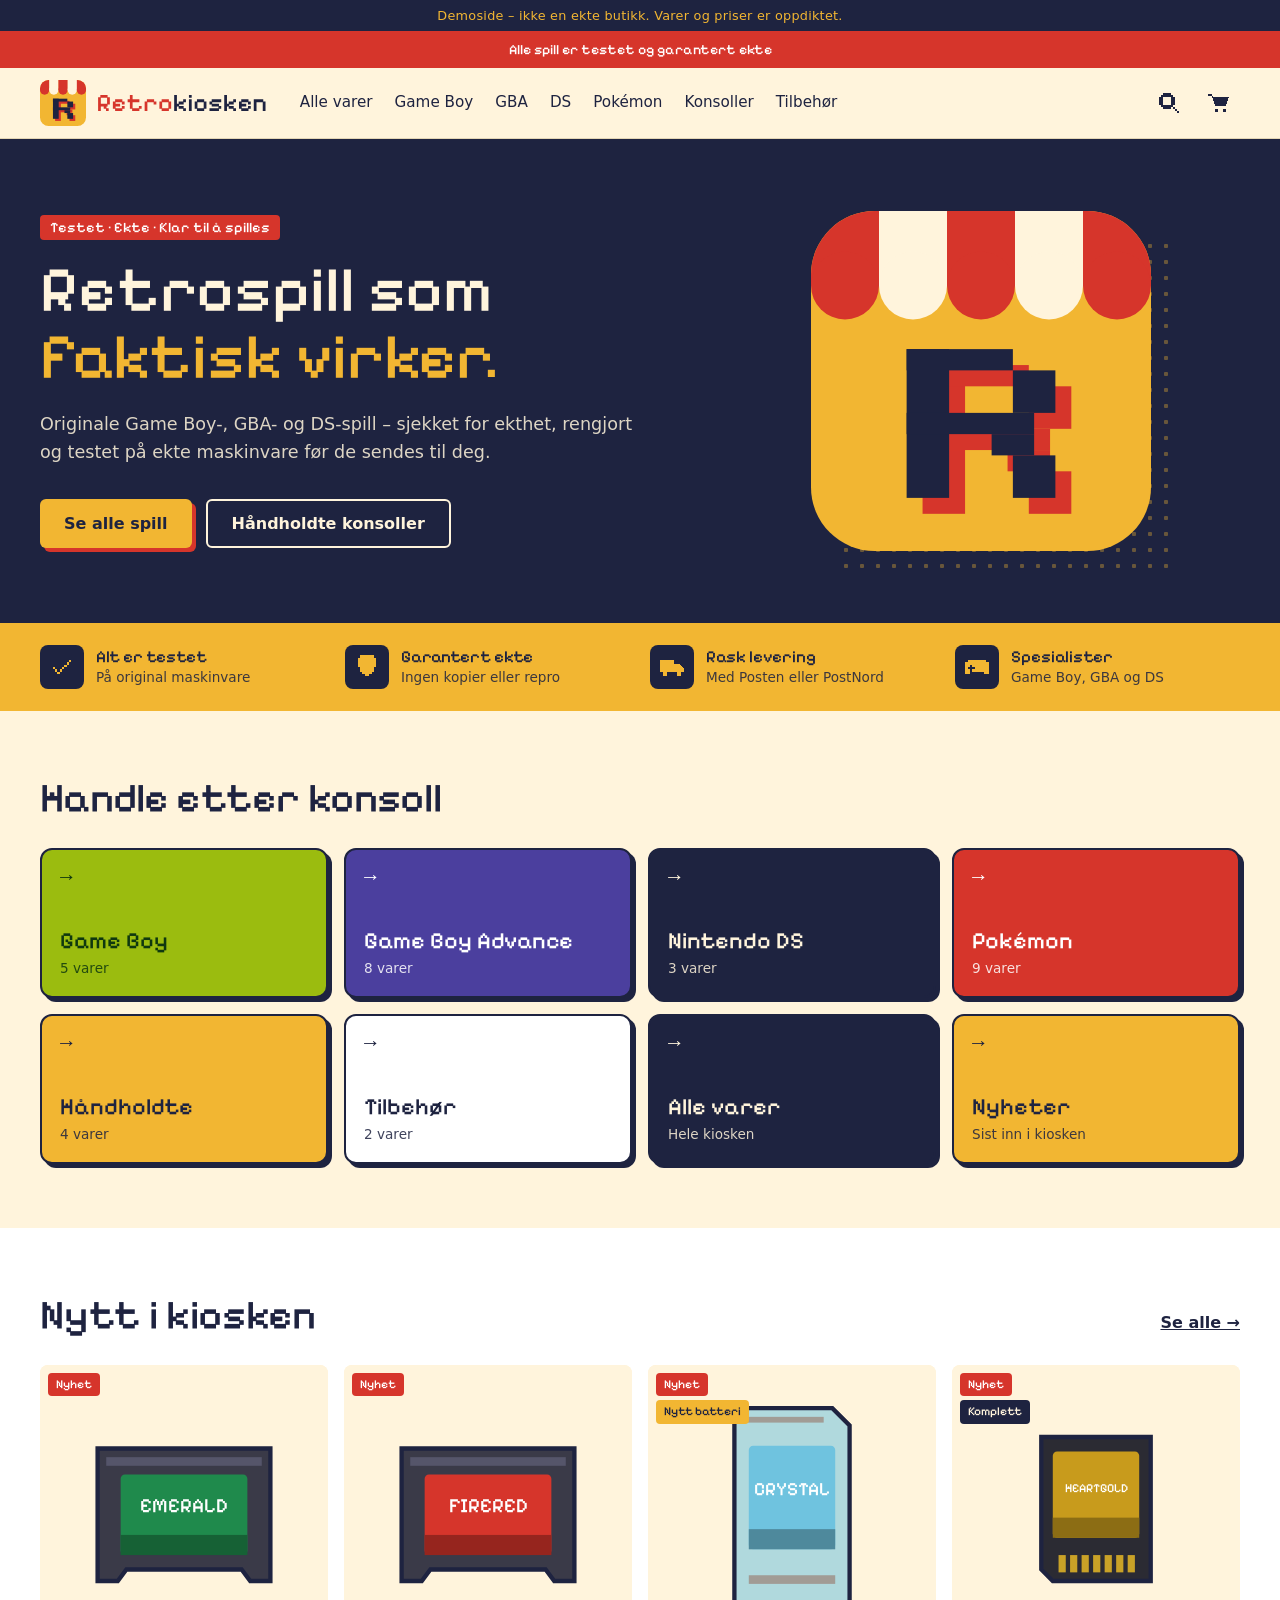
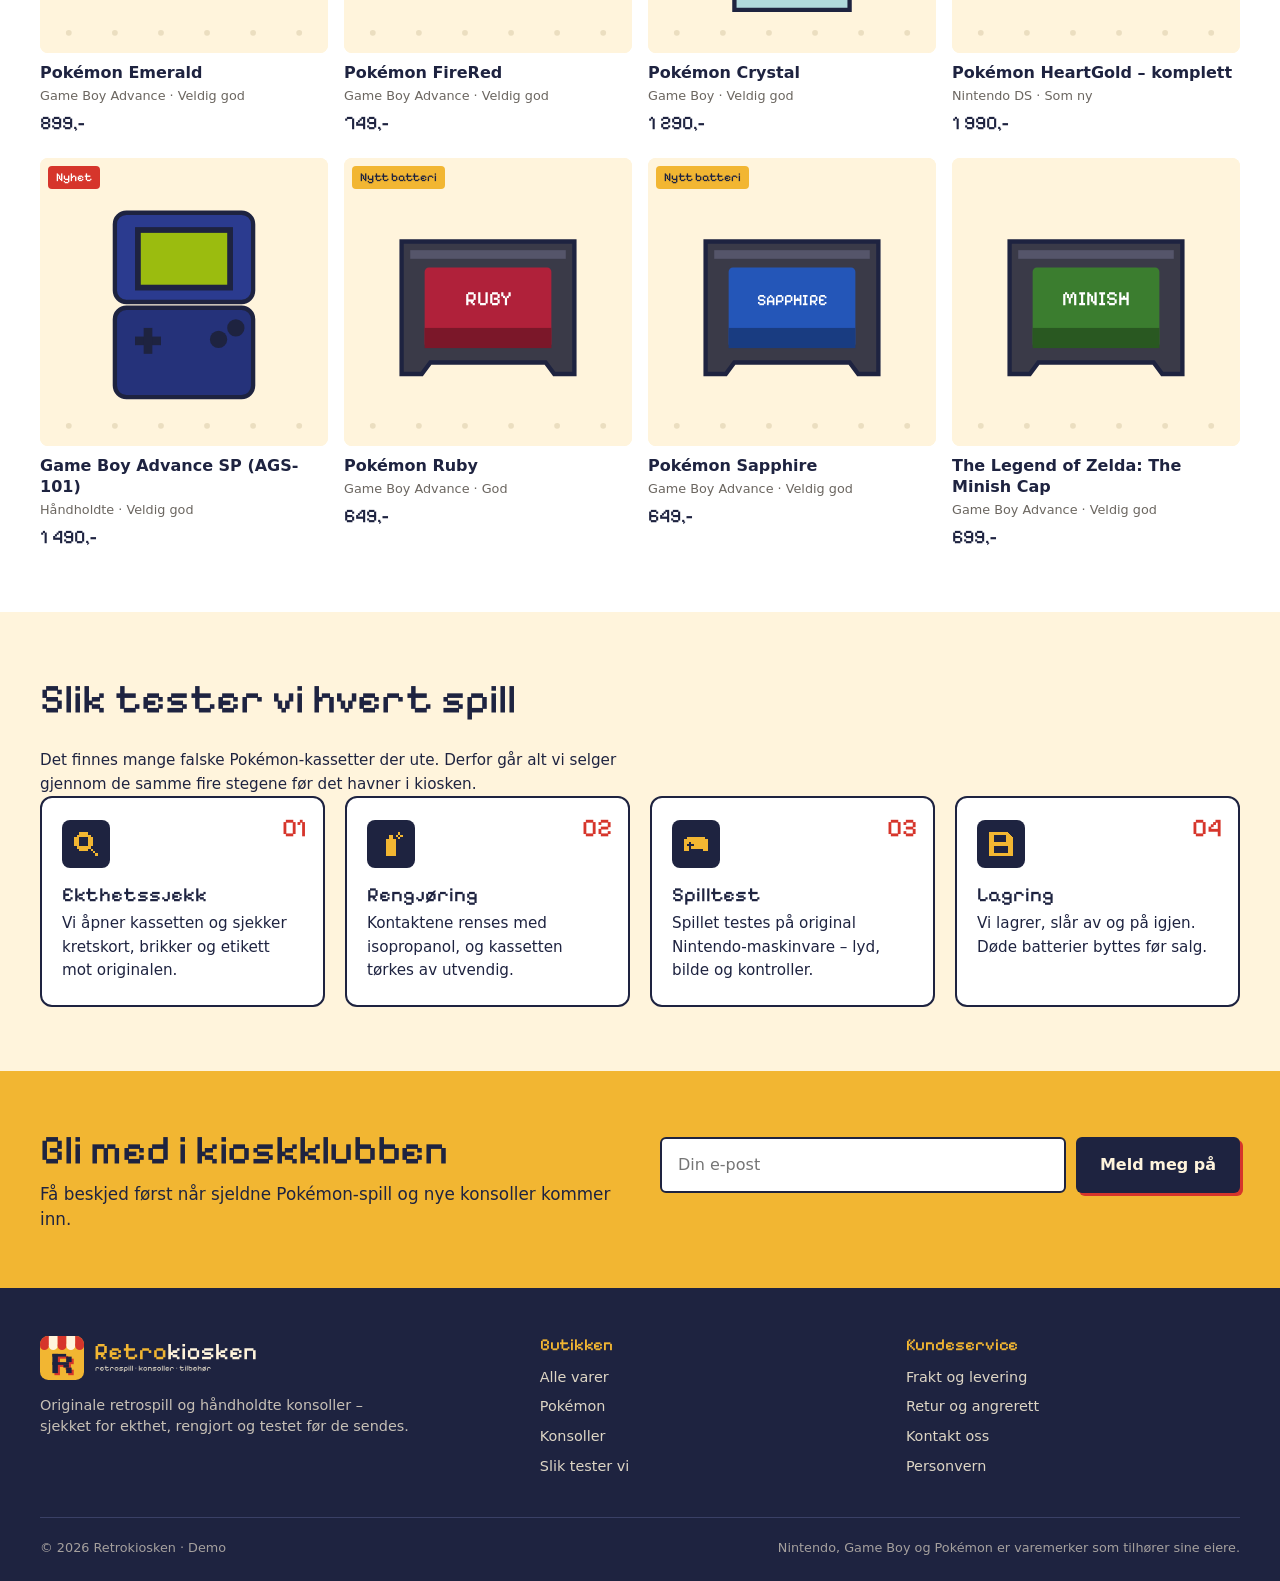
==== index.html @ 362a6d52 "Retrokiosken demoside Co-Authored-By: Claude Opus 5.5 <noreply@anthropic.com>" ====
<!doctype html>
<html lang="nb">
<head>
  <meta charset="utf-8">
  <meta name="viewport" content="width=device-width, initial-scale=1">
  <title>Retrokiosken – retrospill som faktisk virker (demo)</title>
  <meta name="description" content="Demoside for Retrokiosken – originale Game Boy-, GBA- og DS-spill, testet og garantert ekte.">
  <meta name="robots" content="noindex">
  <meta property="og:title" content="Retrokiosken (demo)">
  <meta property="og:image" content="assets/deling.png">
  <link rel="icon" type="image/png" sizes="32x32" href="assets/retrokiosken-favicon-32.png">
  <link rel="icon" type="image/svg+xml" href="assets/retrokiosken-ikon.svg">
  <link rel="apple-touch-icon" href="assets/retrokiosken-apple-touch-icon.png">
  <link rel="preload" href="assets/PixelifySans-Medium.woff2" as="font" type="font/woff2" crossorigin>
  <link rel="stylesheet" href="assets/style.css">
</head>
<body data-side="forside">
  <div id="topp"></div>

  <main>
    <section class="hero">
      <div class="wrap hero__inner">
        <div>
          <p class="hero__etikett">Testet · Ekte · Klar til å spilles</p>
          <h1>Retrospill som <span>faktisk virker.</span></h1>
          <p class="hero__tekst">Originale Game Boy-, GBA- og DS-spill – sjekket for ekthet, rengjort og testet på ekte maskinvare før de sendes til deg.</p>
          <div class="hero__knapper">
            <a class="knapp knapp--gul" href="spill.html">Se alle spill</a>
            <a class="knapp knapp--kontur" href="spill.html?k=konsoll">Håndholdte konsoller</a>
          </div>
        </div>
        <div class="hero__media">
          <div class="hero__ikon"><img src="assets/retrokiosken-ikon.svg" alt="" width="320" height="320"></div>
        </div>
      </div>
    </section>

    <section class="fordeler" aria-label="Hvorfor handle hos oss">
      <ul class="wrap">
        <li><span data-ikon="check"></span><span><strong>Alt er testet</strong><small>På original maskinvare</small></span></li>
        <li><span data-ikon="shield"></span><span><strong>Garantert ekte</strong><small>Ingen kopier eller repro</small></span></li>
        <li><span data-ikon="truck"></span><span><strong>Rask levering</strong><small>Med Posten eller PostNord</small></span></li>
        <li><span data-ikon="gamepad"></span><span><strong>Spesialister</strong><small>Game Boy, GBA og DS</small></span></li>
      </ul>
    </section>

    <section class="plattformer">
      <div class="wrap">
        <h2 class="seksjonstittel">Handle etter konsoll</h2>
        <ul class="fliser">
          <li><a class="flis flis--gronn" href="spill.html?k=gb"><span class="flis__pil" aria-hidden="true">→</span><span class="flis__navn">Game Boy</span><span class="flis__antall" data-antall="gb"></span></a></li>
          <li><a class="flis flis--lilla" href="spill.html?k=gba"><span class="flis__pil" aria-hidden="true">→</span><span class="flis__navn">Game Boy Advance</span><span class="flis__antall" data-antall="gba"></span></a></li>
          <li><a class="flis flis--bla" href="spill.html?k=ds"><span class="flis__pil" aria-hidden="true">→</span><span class="flis__navn">Nintendo DS</span><span class="flis__antall" data-antall="ds"></span></a></li>
          <li><a class="flis flis--rod" href="spill.html?k=pokemon"><span class="flis__pil" aria-hidden="true">→</span><span class="flis__navn">Pokémon</span><span class="flis__antall" data-antall="pokemon"></span></a></li>
          <li><a class="flis flis--gul" href="spill.html?k=konsoll"><span class="flis__pil" aria-hidden="true">→</span><span class="flis__navn">Håndholdte</span><span class="flis__antall" data-antall="konsoll"></span></a></li>
          <li><a class="flis flis--krem" href="spill.html?k=tilbehor"><span class="flis__pil" aria-hidden="true">→</span><span class="flis__navn">Tilbehør</span><span class="flis__antall" data-antall="tilbehor"></span></a></li>
          <li><a class="flis flis--bla" href="spill.html"><span class="flis__pil" aria-hidden="true">→</span><span class="flis__navn">Alle varer</span><span class="flis__antall">Hele kiosken</span></a></li>
          <li><a class="flis flis--gul" href="spill.html?sort=nyest"><span class="flis__pil" aria-hidden="true">→</span><span class="flis__navn">Nyheter</span><span class="flis__antall">Sist inn i kiosken</span></a></li>
        </ul>
      </div>
    </section>

    <section class="produkter">
      <div class="wrap">
        <div class="produkter__topp"><h2 class="seksjonstittel">Nytt i kiosken</h2><a href="spill.html">Se alle →</a></div>
        <ul class="grid" id="nytt"></ul>
      </div>
    </section>

    <section class="steg" id="slik-tester-vi">
      <div class="wrap">
        <h2 class="seksjonstittel">Slik tester vi hvert spill</h2>
        <p class="steg__intro">Det finnes mange falske Pokémon-kassetter der ute. Derfor går alt vi selger gjennom de samme fire stegene før det havner i kiosken.</p>
        <ol>
          <li><span class="steg__nr" aria-hidden="true">01</span><span data-ikon="search"></span><h3>Ekthetssjekk</h3><p>Vi åpner kassetten og sjekker kretskort, brikker og etikett mot originalen.</p></li>
          <li><span class="steg__nr" aria-hidden="true">02</span><span data-ikon="spray"></span><h3>Rengjøring</h3><p>Kontaktene renses med isopropanol, og kassetten tørkes av utvendig.</p></li>
          <li><span class="steg__nr" aria-hidden="true">03</span><span data-ikon="gamepad"></span><h3>Spilltest</h3><p>Spillet testes på original Nintendo-maskinvare – lyd, bilde og kontroller.</p></li>
          <li><span class="steg__nr" aria-hidden="true">04</span><span data-ikon="save"></span><h3>Lagring</h3><p>Vi lagrer, slår av og på igjen. Døde batterier byttes før salg.</p></li>
        </ol>
      </div>
    </section>

    <section class="nyhetsbrev">
      <div class="wrap nyhetsbrev__inner">
        <div>
          <h2 class="seksjonstittel">Bli med i kioskklubben</h2>
          <p>Få beskjed først når sjeldne Pokémon-spill og nye konsoller kommer inn.</p>
        </div>
        <div>
          <form id="nyhetsbrev" novalidate>
            <label class="visually-hidden" for="nb-epost">E-post</label>
            <input id="nb-epost" type="email" placeholder="Din e-post" autocomplete="email" required>
            <button class="knapp" type="submit">Meld meg på</button>
          </form>
          <p class="nyhetsbrev__svar" id="nb-svar" role="status"></p>
        </div>
      </div>
    </section>
  </main>

  <div id="bunn"></div>
  <script src="assets/app.js"></script>
  <script>document.querySelectorAll('[data-ikon]').forEach((el) => { el.outerHTML = ikon(el.dataset.ikon); });</script>
</body>
</html>
---- assets/style.css ----
@font-face {
  font-family: 'Pixelify Sans';
  src: url('PixelifySans-Medium.woff2') format('woff2');
  font-weight: 500;
  font-display: swap;
}

:root {
  --gul: #f2b632;
  --rod: #d6352b;
  --krem: #fff4dc;
  --bla: #1e2340;
  --kant: #e3d5b5;
  --gra: #6b6660;
  --pixel: 'Pixelify Sans', ui-monospace, monospace;
  --sans: Inter, 'Segoe UI', system-ui, -apple-system, sans-serif;
  --maks: 1280px;
  --marg: 40px;
}

@media (max-width: 749px) {
  :root { --marg: 16px; }
}

*, *::before, *::after { box-sizing: border-box; }

body {
  margin: 0;
  font-family: var(--sans);
  background: var(--krem);
  color: var(--bla);
  line-height: 1.5;
  -webkit-font-smoothing: antialiased;
}

img { max-width: 100%; display: block; }
a { color: inherit; }
h1, h2, h3 { font-family: var(--pixel); font-weight: 500; margin: 0; line-height: 1.1; }

.wrap { width: 100%; max-width: calc(var(--maks) + var(--marg) * 2); margin-inline: auto; padding-inline: var(--marg); }
.visually-hidden { position: absolute !important; width: 1px; height: 1px; overflow: hidden; clip: rect(0 0 0 0); white-space: nowrap; }
.seksjonstittel { font-size: clamp(1.8rem, 3.2vw, 2.6rem); margin-bottom: 28px; }

/* ---------- Knapper ---------- */
.knapp {
  display: inline-flex; align-items: center; justify-content: center; gap: 8px;
  padding: 13px 24px; border: 0; border-radius: 6px; cursor: pointer;
  background: var(--rod); color: #fff; font: 600 1rem var(--sans); text-decoration: none;
  box-shadow: 3px 3px 0 var(--bla);
  transition: transform 80ms ease, box-shadow 80ms ease, background-color 120ms ease;
}
.knapp:hover { background: #bf2c23; }
.knapp:active { transform: translate(2px, 2px); box-shadow: 1px 1px 0 var(--bla); }
.knapp:focus-visible, a:focus-visible, button:focus-visible, input:focus-visible { outline: 3px solid var(--gul); outline-offset: 2px; }
.knapp--gul { background: var(--gul); color: var(--bla); box-shadow: 4px 4px 0 var(--rod); }
.knapp--gul:hover { background: #ffc94d; }
.knapp--kontur { background: transparent; color: var(--krem); border: 2px solid var(--krem); box-shadow: none; }
.knapp--kontur:hover { background: var(--krem); color: var(--bla); }
.knapp--bred { width: 100%; }

/* ---------- Demo-varsel ---------- */
.demo {
  background: var(--bla); color: var(--gul); text-align: center;
  font-size: 0.8rem; padding: 6px 12px; letter-spacing: 0.02em;
}

/* ---------- Kunngjøring ---------- */
.kunngjoring { background: var(--rod); color: #fff; text-align: center; padding: 10px 12px; font: 500 0.875rem var(--pixel); min-height: 1.5em; }

/* ---------- Header ---------- */
.header { background: var(--krem); border-bottom: 1px solid var(--kant); position: sticky; top: 0; z-index: 20; }
.header__inner { display: flex; align-items: center; gap: 32px; padding-block: 12px; }
.header__logo img { height: 46px; width: auto; }
.header nav { display: flex; gap: 22px; flex: 1; }
.header nav a { text-decoration: none; font-weight: 500; font-size: 0.95rem; padding-block: 6px; border-bottom: 2px solid transparent; }
.header nav a:hover, .header nav a[aria-current='page'] { border-bottom-color: var(--rod); }
.header__handling { display: flex; align-items: center; gap: 8px; margin-left: auto; }
.ikonknapp { position: relative; display: grid; place-items: center; width: 42px; height: 42px; border-radius: 8px; border: 0; background: transparent; color: var(--bla); cursor: pointer; text-decoration: none; }
.ikonknapp:hover { background: rgb(30 35 64 / 0.07); }
.ikonknapp svg { width: 24px; height: 24px; }
.kurv-antall { position: absolute; top: 2px; right: 0; min-width: 20px; height: 20px; padding: 0 5px; border-radius: 10px; background: var(--rod); color: #fff; font: 500 0.75rem/20px var(--pixel); text-align: center; }
.kurv-antall[hidden] { display: none; }
.meny-knapp { display: none; }

@media (max-width: 849px) {
  .header__inner { gap: 12px; }
  .header__logo img { height: 34px; }
  .meny-knapp { display: grid; }
  .header nav { display: none; position: absolute; left: 0; right: 0; top: 100%; flex-direction: column; gap: 0; background: var(--krem); border-bottom: 1px solid var(--kant); padding: 8px var(--marg) 16px; }
  .header nav.apen { display: flex; }
  .header nav a { padding: 12px 0; border-bottom: 1px solid var(--kant); }
}

/* ---------- Hero ---------- */
.hero { background: var(--bla); color: var(--krem); overflow: hidden; }
.hero__inner { display: grid; grid-template-columns: 1.1fr 0.9fr; align-items: center; gap: 48px; padding-block: 72px; }
.hero__etikett { display: inline-block; margin: 0 0 16px; padding: 4px 10px; background: var(--rod); color: #fff; font: 500 0.9rem var(--pixel); border-radius: 4px; }
.hero h1 { font-size: clamp(2.4rem, 5vw, 4rem); line-height: 1.05; }
.hero h1 span { display: block; color: var(--gul); }
.hero__tekst { margin: 20px 0 0; max-width: 34em; font-size: 1.1rem; line-height: 1.6; color: rgb(255 244 220 / 0.85); }
.hero__knapper { display: flex; flex-wrap: wrap; gap: 14px; margin-top: 32px; }
.hero__media { display: flex; justify-content: center; }
.hero__ikon { position: relative; width: min(340px, 80%); aspect-ratio: 1; }
.hero__ikon::before { content: ''; position: absolute; inset: 8% -8% -8% 8%; background-image: radial-gradient(var(--gul) 2px, transparent 2.5px); background-size: 16px 16px; opacity: 0.35; }
.hero__ikon img { position: relative; width: 100%; height: auto; }

@media (max-width: 749px) {
  .hero__inner { grid-template-columns: 1fr; gap: 32px; padding-block: 44px; }
  .hero__media { order: -1; }
  .hero__ikon { width: 180px; }
}

/* ---------- Fordeler ---------- */
.fordeler { background: var(--gul); }
.fordeler ul { display: grid; grid-template-columns: repeat(4, minmax(0, 1fr)); gap: 20px; margin: 0 auto; padding-block: 22px; list-style: none; }
.fordeler li { display: flex; align-items: center; gap: 12px; }
.fordeler strong { display: block; font: 500 1.05rem/1.2 var(--pixel); }
.fordeler small { display: block; font-size: 0.85rem; opacity: 0.85; }
.pikselikon { flex: none; display: grid; place-items: center; width: 44px; height: 44px; border-radius: 8px; background: var(--bla); color: var(--gul); }
.pikselikon svg { width: 28px; height: 28px; }

@media (max-width: 989px) { .fordeler ul { grid-template-columns: repeat(2, minmax(0, 1fr)); } }
@media (max-width: 480px) { .fordeler ul { grid-template-columns: 1fr; gap: 14px; } }

/* ---------- Konsollfliser ---------- */
.plattformer { padding-block: 64px; }
.fliser { display: grid; grid-template-columns: repeat(4, minmax(0, 1fr)); gap: 16px; margin: 0; padding: 0; list-style: none; }
.flis {
  position: relative; display: flex; flex-direction: column; justify-content: flex-end;
  min-height: 150px; padding: 18px; border-radius: 12px; border: 2px solid var(--bla);
  box-shadow: 4px 4px 0 var(--bla); overflow: hidden; text-decoration: none;
  transition: transform 100ms ease, box-shadow 100ms ease;
}
.flis:hover { transform: translate(-2px, -2px); box-shadow: 6px 6px 0 var(--bla); }
.flis--gul { background: var(--gul); color: var(--bla); }
.flis--rod { background: var(--rod); color: #fff; }
.flis--bla { background: var(--bla); color: var(--krem); }
.flis--krem { background: #fff; color: var(--bla); }
.flis--gronn { background: #9bbc0f; color: #0f380f; }
.flis--lilla { background: #4b3f9e; color: #fff; }
.flis__navn { font: 500 1.45rem/1.1 var(--pixel); }
.flis__antall { margin-top: 4px; font-size: 0.85rem; opacity: 0.85; }
.flis__pil { position: absolute; top: 14px; left: 18px; font: 500 1.3rem var(--pixel); }
.flis__bilde { position: absolute; top: 12px; right: 12px; width: 44%; opacity: 0.95; }

@media (max-width: 989px) { .fliser { grid-template-columns: repeat(2, minmax(0, 1fr)); } }
@media (max-width: 749px) {
  .plattformer { padding-block: 44px; }
  .flis { min-height: 120px; padding: 14px; }
  .flis__navn { font-size: 1.2rem; }
}

/* ---------- Produkter ---------- */
.produkter { background: #fff; padding-block: 64px; }
.produkter__topp { display: flex; justify-content: space-between; align-items: baseline; gap: 16px; margin-bottom: 28px; }
.produkter__topp .seksjonstittel { margin: 0; }
.produkter__topp a { font-weight: 600; }
.grid { display: grid; grid-template-columns: repeat(4, minmax(0, 1fr)); gap: 24px 16px; margin: 0; padding: 0; list-style: none; }
@media (max-width: 989px) { .grid { grid-template-columns: repeat(3, minmax(0, 1fr)); } }
@media (max-width: 749px) { .grid { grid-template-columns: repeat(2, minmax(0, 1fr)); gap: 20px 12px; } .produkter { padding-block: 44px; } }

.kort { position: relative; display: flex; flex-direction: column; height: 100%; }
.kort__bilde { position: relative; display: block; aspect-ratio: 1; border-radius: 8px; background: var(--krem); overflow: hidden; }
.kort__bilde svg { width: 100%; height: 100%; transition: transform 200ms ease; }
.kort:hover .kort__bilde svg { transform: scale(1.04); }
.kort__merker { position: absolute; top: 8px; left: 8px; display: flex; flex-direction: column; gap: 4px; align-items: flex-start; }
.merke { display: inline-block; padding: 2px 8px; border-radius: 4px; font: 500 0.75rem/1.6 var(--pixel); background: var(--bla); color: var(--krem); }
.merke--rod { background: var(--rod); color: #fff; }
.merke--gul { background: var(--gul); color: var(--bla); }
.kort__info { display: flex; flex-direction: column; gap: 2px; padding-top: 10px; flex: 1; }
.kort__tittel { font-weight: 600; text-decoration: none; line-height: 1.3; }
.kort__tittel::after { content: ''; position: absolute; inset: 0 0 auto 0; aspect-ratio: 1; }
.kort__meta { font-size: 0.8rem; color: var(--gra); }
.pris { font: 500 1.2rem var(--pixel); margin-top: 4px; }
.pris--stor { font-size: 2rem; }

/* ---------- Slik tester vi ---------- */
.steg { padding-block: 64px; }
.steg__intro { max-width: 40em; margin: -12px 0 32px; font-size: 1.05rem; line-height: 1.6; }
.steg ol { display: grid; grid-template-columns: repeat(4, minmax(0, 1fr)); gap: 20px; margin: 0; padding: 0; list-style: none; }
.steg li { position: relative; padding: 22px 20px; border: 2px solid var(--bla); border-radius: 12px; background: #fff; }
.steg__nr { position: absolute; top: 14px; right: 16px; font: 500 1.6rem var(--pixel); color: var(--rod); }
.steg h3 { margin: 16px 0 6px; font-size: 1.25rem; }
.steg p { margin: 0; font-size: 0.95rem; line-height: 1.55; }
.steg .pikselikon { width: 48px; height: 48px; }
@media (max-width: 989px) { .steg ol { grid-template-columns: repeat(2, minmax(0, 1fr)); } }
@media (max-width: 560px) { .steg ol { grid-template-columns: 1fr; } .steg { padding-block: 44px; } }

/* ---------- Nyhetsbrev ---------- */
.nyhetsbrev { background: var(--gul); padding-block: 56px; }
.nyhetsbrev__inner { display: grid; grid-template-columns: 1fr 1fr; gap: 40px; align-items: center; }
.nyhetsbrev .seksjonstittel { margin-bottom: 10px; }
.nyhetsbrev p { margin: 0; font-size: 1.05rem; }
.nyhetsbrev form { display: flex; gap: 10px; }
.nyhetsbrev input { flex: 1; min-width: 0; padding: 14px 16px; border: 2px solid var(--bla); border-radius: 6px; background: #fff; color: var(--bla); font: inherit; }
.nyhetsbrev .knapp { background: var(--bla); color: var(--krem); box-shadow: 3px 3px 0 var(--rod); }
.nyhetsbrev__svar { margin-top: 10px !important; font-size: 0.9rem !important; min-height: 1.4em; }
@media (max-width: 749px) {
  .nyhetsbrev__inner { grid-template-columns: 1fr; gap: 20px; }
  .nyhetsbrev form { flex-direction: column; }
}

/* ---------- Footer ---------- */
.footer { background: var(--bla); color: var(--krem); padding-block: 48px 24px; }
.footer__grid { display: grid; grid-template-columns: 1.4fr 1fr 1fr; gap: 32px; }
.footer img { height: 44px; width: auto; }
.footer p { color: rgb(255 244 220 / 0.75); font-size: 0.9rem; max-width: 26em; }
.footer h3 { font-size: 1.05rem; color: var(--gul); margin-bottom: 12px; }
.footer ul { list-style: none; margin: 0; padding: 0; display: grid; gap: 8px; font-size: 0.9rem; }
.footer a { text-decoration: none; color: rgb(255 244 220 / 0.85); }
.footer a:hover { color: var(--gul); }
.footer__bunn { margin-top: 40px; padding-top: 20px; border-top: 1px solid #3a4066; font-size: 0.8rem; color: rgb(255 244 220 / 0.6); display: flex; justify-content: space-between; gap: 16px; flex-wrap: wrap; }
@media (max-width: 749px) { .footer__grid { grid-template-columns: 1fr; } }

/* ---------- Kolleksjonsside ---------- */
.sidetopp { background: var(--bla); color: var(--krem); padding-block: 40px; }
.sidetopp h1 { font-size: clamp(2rem, 4vw, 3rem); }
.sidetopp p { margin: 8px 0 0; color: rgb(255 244 220 / 0.8); }
.filtre { display: flex; flex-wrap: wrap; gap: 8px; margin-bottom: 24px; }
.filter { padding: 8px 14px; border-radius: 99px; border: 2px solid var(--bla); background: #fff; color: var(--bla); font: 500 0.9rem var(--sans); cursor: pointer; text-decoration: none; }
.filter[aria-pressed='true'] { background: var(--bla); color: var(--krem); }
.verktoy { display: flex; justify-content: space-between; align-items: center; gap: 12px; margin-bottom: 20px; font-size: 0.9rem; color: var(--gra); flex-wrap: wrap; }
.verktoy select { padding: 8px 10px; border: 2px solid var(--kant); border-radius: 6px; background: #fff; font: inherit; color: var(--bla); }

/* ---------- Produktside ---------- */
.brodsmuler { font-size: 0.85rem; color: var(--gra); padding-block: 16px; }
.brodsmuler a { text-decoration: none; }
.brodsmuler a:hover { text-decoration: underline; }
.produkt { display: grid; grid-template-columns: 1.1fr 0.9fr; gap: 48px; padding-bottom: 64px; }
.produkt__bilde { border-radius: 12px; background: #fff; border: 2px solid var(--bla); box-shadow: 6px 6px 0 var(--bla); overflow: hidden; aspect-ratio: 1; }
.produkt__bilde svg { width: 100%; height: 100%; }
.produkt h1 { font-size: clamp(1.8rem, 3.4vw, 2.6rem); margin: 8px 0 4px; }
.produkt__meta { color: var(--gra); }
.egenskaper { display: grid; grid-template-columns: repeat(3, minmax(0, 1fr)); gap: 8px; margin: 20px 0; }
.egenskaper div { background: #fff; border: 1px solid var(--kant); border-radius: 8px; padding: 10px 12px; }
.egenskaper dt { font-size: 0.75rem; color: var(--gra); }
.egenskaper dd { margin: 0; font-weight: 600; }
.sjekkliste { list-style: none; margin: 24px 0; padding: 18px 20px; background: #fff; border: 2px dashed var(--bla); border-radius: 10px; display: grid; gap: 8px; }
.sjekkliste h2 { font-size: 1.15rem; margin-bottom: 4px; }
.sjekkliste li { display: flex; gap: 10px; align-items: center; }
.sjekkliste li::before { content: ''; flex: none; width: 18px; height: 18px; background: var(--rod); clip-path: polygon(14% 44%, 0 60%, 40% 100%, 100% 22%, 86% 8%, 40% 70%); }
.lager { display: flex; align-items: center; gap: 8px; font-size: 0.9rem; margin: 12px 0; }
.lager::before { content: ''; width: 10px; height: 10px; border-radius: 2px; background: #2e8b57; }
.beskrivelse { line-height: 1.7; }
@media (max-width: 849px) { .produkt { grid-template-columns: 1fr; gap: 28px; } .egenskaper { grid-template-columns: repeat(2, minmax(0, 1fr)); } }

/* ---------- Toast ---------- */
.toast { position: fixed; left: 50%; bottom: 24px; transform: translate(-50%, 140%); background: var(--bla); color: var(--krem); padding: 14px 20px; border-radius: 8px; box-shadow: 4px 4px 0 var(--gul); font-size: 0.95rem; transition: transform 200ms ease; z-index: 50; max-width: calc(100% - 32px); }
.toast.vis { transform: translate(-50%, 0); }

@media (prefers-reduced-motion: reduce) {
  *, *::before, *::after { transition: none !important; }
}
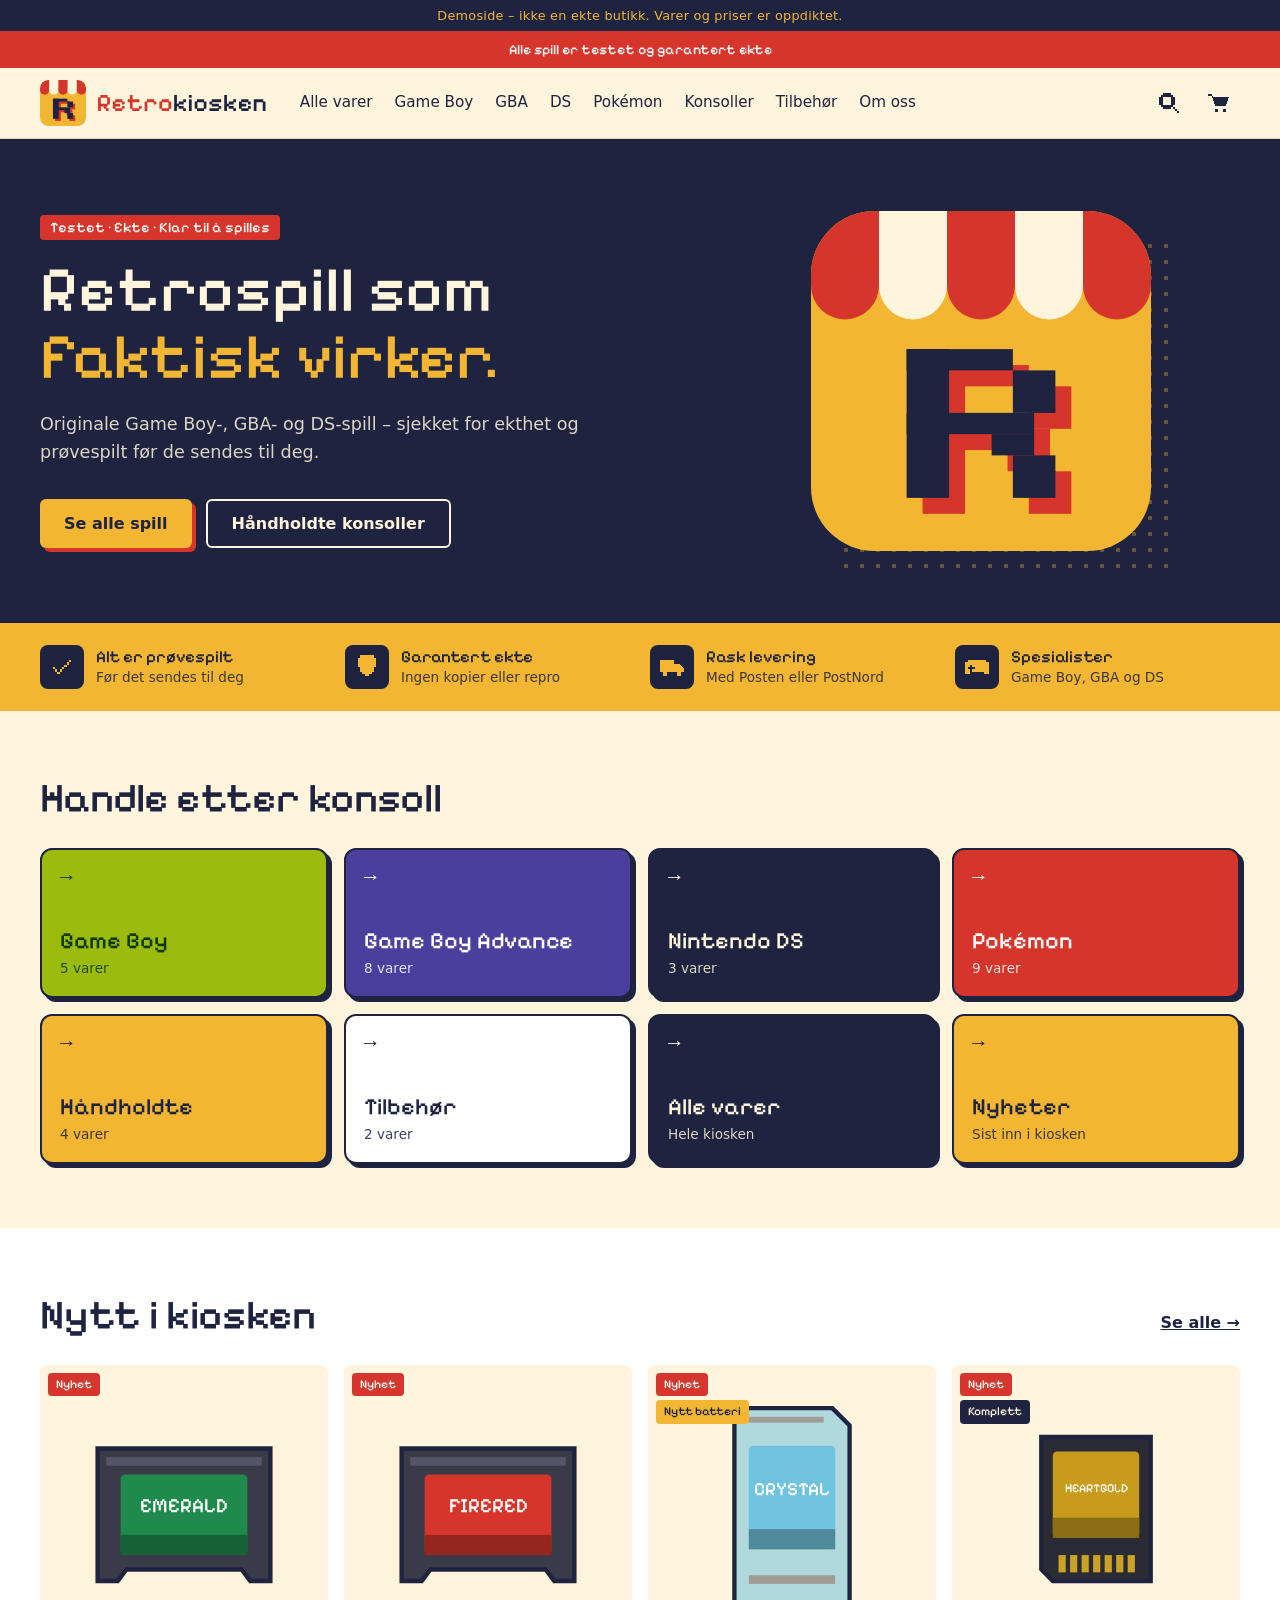
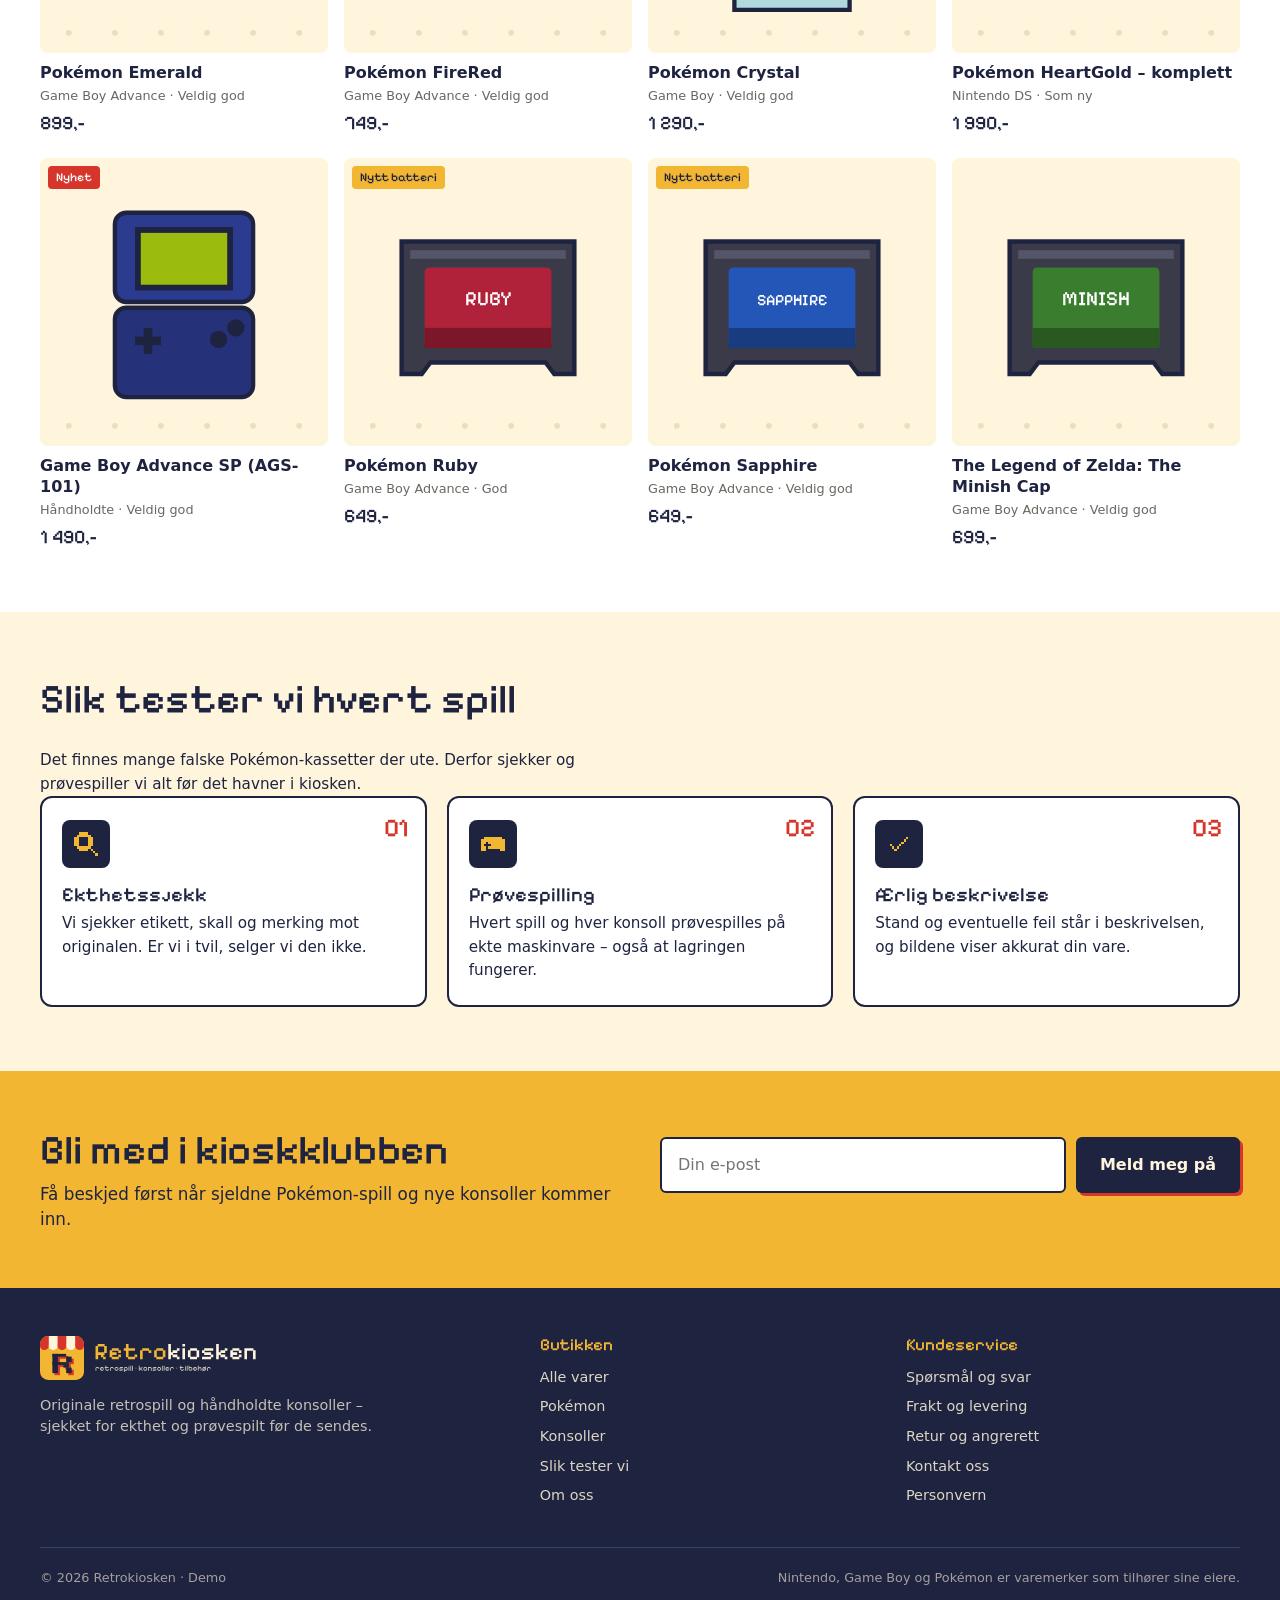
==== commit 338997bb: "Ny Om oss-tekst og enklere Slik tester vi (ekthetssjekk + prøvespilling) Co-Authored-By: Claude Opus" ====
--- a/index.html
+++ b/index.html
@@ -1,105 +1,104 @@
-<!doctype html>
-<html lang="nb">
-<head>
-  <meta charset="utf-8">
-  <meta name="viewport" content="width=device-width, initial-scale=1">
-  <title>Retrokiosken – retrospill som faktisk virker (demo)</title>
-  <meta name="description" content="Demoside for Retrokiosken – originale Game Boy-, GBA- og DS-spill, testet og garantert ekte.">
-  <meta name="robots" content="noindex">
-  <meta property="og:title" content="Retrokiosken (demo)">
-  <meta property="og:image" content="assets/deling.png">
-  <link rel="icon" type="image/png" sizes="32x32" href="assets/retrokiosken-favicon-32.png">
-  <link rel="icon" type="image/svg+xml" href="assets/retrokiosken-ikon.svg">
-  <link rel="apple-touch-icon" href="assets/retrokiosken-apple-touch-icon.png">
-  <link rel="preload" href="assets/PixelifySans-Medium.woff2" as="font" type="font/woff2" crossorigin>
-  <link rel="stylesheet" href="assets/style.css">
-</head>
-<body data-side="forside">
-  <div id="topp"></div>
-
-  <main>
-    <section class="hero">
-      <div class="wrap hero__inner">
-        <div>
-          <p class="hero__etikett">Testet · Ekte · Klar til å spilles</p>
-          <h1>Retrospill som <span>faktisk virker.</span></h1>
-          <p class="hero__tekst">Originale Game Boy-, GBA- og DS-spill – sjekket for ekthet, rengjort og testet på ekte maskinvare før de sendes til deg.</p>
-          <div class="hero__knapper">
-            <a class="knapp knapp--gul" href="spill.html">Se alle spill</a>
-            <a class="knapp knapp--kontur" href="spill.html?k=konsoll">Håndholdte konsoller</a>
-          </div>
-        </div>
-        <div class="hero__media">
-          <div class="hero__ikon"><img src="assets/retrokiosken-ikon.svg" alt="" width="320" height="320"></div>
-        </div>
-      </div>
-    </section>
-
-    <section class="fordeler" aria-label="Hvorfor handle hos oss">
-      <ul class="wrap">
-        <li><span data-ikon="check"></span><span><strong>Alt er testet</strong><small>På original maskinvare</small></span></li>
-        <li><span data-ikon="shield"></span><span><strong>Garantert ekte</strong><small>Ingen kopier eller repro</small></span></li>
-        <li><span data-ikon="truck"></span><span><strong>Rask levering</strong><small>Med Posten eller PostNord</small></span></li>
-        <li><span data-ikon="gamepad"></span><span><strong>Spesialister</strong><small>Game Boy, GBA og DS</small></span></li>
-      </ul>
-    </section>
-
-    <section class="plattformer">
-      <div class="wrap">
-        <h2 class="seksjonstittel">Handle etter konsoll</h2>
-        <ul class="fliser">
-          <li><a class="flis flis--gronn" href="spill.html?k=gb"><span class="flis__pil" aria-hidden="true">→</span><span class="flis__navn">Game Boy</span><span class="flis__antall" data-antall="gb"></span></a></li>
-          <li><a class="flis flis--lilla" href="spill.html?k=gba"><span class="flis__pil" aria-hidden="true">→</span><span class="flis__navn">Game Boy Advance</span><span class="flis__antall" data-antall="gba"></span></a></li>
-          <li><a class="flis flis--bla" href="spill.html?k=ds"><span class="flis__pil" aria-hidden="true">→</span><span class="flis__navn">Nintendo DS</span><span class="flis__antall" data-antall="ds"></span></a></li>
-          <li><a class="flis flis--rod" href="spill.html?k=pokemon"><span class="flis__pil" aria-hidden="true">→</span><span class="flis__navn">Pokémon</span><span class="flis__antall" data-antall="pokemon"></span></a></li>
-          <li><a class="flis flis--gul" href="spill.html?k=konsoll"><span class="flis__pil" aria-hidden="true">→</span><span class="flis__navn">Håndholdte</span><span class="flis__antall" data-antall="konsoll"></span></a></li>
-          <li><a class="flis flis--krem" href="spill.html?k=tilbehor"><span class="flis__pil" aria-hidden="true">→</span><span class="flis__navn">Tilbehør</span><span class="flis__antall" data-antall="tilbehor"></span></a></li>
-          <li><a class="flis flis--bla" href="spill.html"><span class="flis__pil" aria-hidden="true">→</span><span class="flis__navn">Alle varer</span><span class="flis__antall">Hele kiosken</span></a></li>
-          <li><a class="flis flis--gul" href="spill.html?sort=nyest"><span class="flis__pil" aria-hidden="true">→</span><span class="flis__navn">Nyheter</span><span class="flis__antall">Sist inn i kiosken</span></a></li>
-        </ul>
-      </div>
-    </section>
-
-    <section class="produkter">
-      <div class="wrap">
-        <div class="produkter__topp"><h2 class="seksjonstittel">Nytt i kiosken</h2><a href="spill.html">Se alle →</a></div>
-        <ul class="grid" id="nytt"></ul>
-      </div>
-    </section>
-
-    <section class="steg" id="slik-tester-vi">
-      <div class="wrap">
-        <h2 class="seksjonstittel">Slik tester vi hvert spill</h2>
-        <p class="steg__intro">Det finnes mange falske Pokémon-kassetter der ute. Derfor går alt vi selger gjennom de samme fire stegene før det havner i kiosken.</p>
-        <ol>
-          <li><span class="steg__nr" aria-hidden="true">01</span><span data-ikon="search"></span><h3>Ekthetssjekk</h3><p>Vi åpner kassetten og sjekker kretskort, brikker og etikett mot originalen.</p></li>
-          <li><span class="steg__nr" aria-hidden="true">02</span><span data-ikon="spray"></span><h3>Rengjøring</h3><p>Kontaktene renses med isopropanol, og kassetten tørkes av utvendig.</p></li>
-          <li><span class="steg__nr" aria-hidden="true">03</span><span data-ikon="gamepad"></span><h3>Spilltest</h3><p>Spillet testes på original Nintendo-maskinvare – lyd, bilde og kontroller.</p></li>
-          <li><span class="steg__nr" aria-hidden="true">04</span><span data-ikon="save"></span><h3>Lagring</h3><p>Vi lagrer, slår av og på igjen. Døde batterier byttes før salg.</p></li>
-        </ol>
-      </div>
-    </section>
-
-    <section class="nyhetsbrev">
-      <div class="wrap nyhetsbrev__inner">
-        <div>
-          <h2 class="seksjonstittel">Bli med i kioskklubben</h2>
-          <p>Få beskjed først når sjeldne Pokémon-spill og nye konsoller kommer inn.</p>
-        </div>
-        <div>
-          <form id="nyhetsbrev" novalidate>
-            <label class="visually-hidden" for="nb-epost">E-post</label>
-            <input id="nb-epost" type="email" placeholder="Din e-post" autocomplete="email" required>
-            <button class="knapp" type="submit">Meld meg på</button>
-          </form>
-          <p class="nyhetsbrev__svar" id="nb-svar" role="status"></p>
-        </div>
-      </div>
-    </section>
-  </main>
-
-  <div id="bunn"></div>
-  <script src="assets/app.js"></script>
-  <script>document.querySelectorAll('[data-ikon]').forEach((el) => { el.outerHTML = ikon(el.dataset.ikon); });</script>
-</body>
-</html>
+<!doctype html>
+<html lang="nb">
+<head>
+  <meta charset="utf-8">
+  <meta name="viewport" content="width=device-width, initial-scale=1">
+  <title>Retrokiosken – retrospill som faktisk virker (demo)</title>
+  <meta name="description" content="Demoside for Retrokiosken – originale Game Boy-, GBA- og DS-spill, testet og garantert ekte.">
+  <meta name="robots" content="noindex">
+  <meta property="og:title" content="Retrokiosken (demo)">
+  <meta property="og:image" content="assets/deling.png">
+  <link rel="icon" type="image/png" sizes="32x32" href="assets/retrokiosken-favicon-32.png">
+  <link rel="icon" type="image/svg+xml" href="assets/retrokiosken-ikon.svg">
+  <link rel="apple-touch-icon" href="assets/retrokiosken-apple-touch-icon.png">
+  <link rel="preload" href="assets/PixelifySans-Medium.woff2" as="font" type="font/woff2" crossorigin>
+  <link rel="stylesheet" href="assets/style.css">
+</head>
+<body data-side="forside">
+  <div id="topp"></div>
+
+  <main>
+    <section class="hero">
+      <div class="wrap hero__inner">
+        <div>
+          <p class="hero__etikett">Testet · Ekte · Klar til å spilles</p>
+          <h1>Retrospill som <span>faktisk virker.</span></h1>
+          <p class="hero__tekst">Originale Game Boy-, GBA- og DS-spill – sjekket for ekthet og prøvespilt før de sendes til deg.</p>
+          <div class="hero__knapper">
+            <a class="knapp knapp--gul" href="spill.html">Se alle spill</a>
+            <a class="knapp knapp--kontur" href="spill.html?k=konsoll">Håndholdte konsoller</a>
+          </div>
+        </div>
+        <div class="hero__media">
+          <div class="hero__ikon"><img src="assets/retrokiosken-ikon.svg" alt="" width="320" height="320"></div>
+        </div>
+      </div>
+    </section>
+
+    <section class="fordeler" aria-label="Hvorfor handle hos oss">
+      <ul class="wrap">
+        <li><span data-ikon="check"></span><span><strong>Alt er prøvespilt</strong><small>Før det sendes til deg</small></span></li>
+        <li><span data-ikon="shield"></span><span><strong>Garantert ekte</strong><small>Ingen kopier eller repro</small></span></li>
+        <li><span data-ikon="truck"></span><span><strong>Rask levering</strong><small>Med Posten eller PostNord</small></span></li>
+        <li><span data-ikon="gamepad"></span><span><strong>Spesialister</strong><small>Game Boy, GBA og DS</small></span></li>
+      </ul>
+    </section>
+
+    <section class="plattformer">
+      <div class="wrap">
+        <h2 class="seksjonstittel">Handle etter konsoll</h2>
+        <ul class="fliser">
+          <li><a class="flis flis--gronn" href="spill.html?k=gb"><span class="flis__pil" aria-hidden="true">→</span><span class="flis__navn">Game Boy</span><span class="flis__antall" data-antall="gb"></span></a></li>
+          <li><a class="flis flis--lilla" href="spill.html?k=gba"><span class="flis__pil" aria-hidden="true">→</span><span class="flis__navn">Game Boy Advance</span><span class="flis__antall" data-antall="gba"></span></a></li>
+          <li><a class="flis flis--bla" href="spill.html?k=ds"><span class="flis__pil" aria-hidden="true">→</span><span class="flis__navn">Nintendo DS</span><span class="flis__antall" data-antall="ds"></span></a></li>
+          <li><a class="flis flis--rod" href="spill.html?k=pokemon"><span class="flis__pil" aria-hidden="true">→</span><span class="flis__navn">Pokémon</span><span class="flis__antall" data-antall="pokemon"></span></a></li>
+          <li><a class="flis flis--gul" href="spill.html?k=konsoll"><span class="flis__pil" aria-hidden="true">→</span><span class="flis__navn">Håndholdte</span><span class="flis__antall" data-antall="konsoll"></span></a></li>
+          <li><a class="flis flis--krem" href="spill.html?k=tilbehor"><span class="flis__pil" aria-hidden="true">→</span><span class="flis__navn">Tilbehør</span><span class="flis__antall" data-antall="tilbehor"></span></a></li>
+          <li><a class="flis flis--bla" href="spill.html"><span class="flis__pil" aria-hidden="true">→</span><span class="flis__navn">Alle varer</span><span class="flis__antall">Hele kiosken</span></a></li>
+          <li><a class="flis flis--gul" href="spill.html?sort=nyest"><span class="flis__pil" aria-hidden="true">→</span><span class="flis__navn">Nyheter</span><span class="flis__antall">Sist inn i kiosken</span></a></li>
+        </ul>
+      </div>
+    </section>
+
+    <section class="produkter">
+      <div class="wrap">
+        <div class="produkter__topp"><h2 class="seksjonstittel">Nytt i kiosken</h2><a href="spill.html">Se alle →</a></div>
+        <ul class="grid" id="nytt"></ul>
+      </div>
+    </section>
+
+    <section class="steg" id="slik-tester-vi">
+      <div class="wrap">
+        <h2 class="seksjonstittel">Slik tester vi hvert spill</h2>
+        <p class="steg__intro">Det finnes mange falske Pokémon-kassetter der ute. Derfor sjekker og prøvespiller vi alt før det havner i kiosken.</p>
+        <ol>
+          <li><span class="steg__nr" aria-hidden="true">01</span><span data-ikon="search"></span><h3>Ekthetssjekk</h3><p>Vi sjekker etikett, skall og merking mot originalen. Er vi i tvil, selger vi den ikke.</p></li>
+                    <li><span class="steg__nr" aria-hidden="true">02</span><span data-ikon="gamepad"></span><h3>Prøvespilling</h3><p>Hvert spill og hver konsoll prøvespilles på ekte maskinvare – også at lagringen fungerer.</p></li>
+          <li><span class="steg__nr" aria-hidden="true">03</span><span data-ikon="check"></span><h3>Ærlig beskrivelse</h3><p>Stand og eventuelle feil står i beskrivelsen, og bildene viser akkurat din vare.</p></li>
+        </ol>
+      </div>
+    </section>
+
+    <section class="nyhetsbrev">
+      <div class="wrap nyhetsbrev__inner">
+        <div>
+          <h2 class="seksjonstittel">Bli med i kioskklubben</h2>
+          <p>Få beskjed først når sjeldne Pokémon-spill og nye konsoller kommer inn.</p>
+        </div>
+        <div>
+          <form id="nyhetsbrev" novalidate>
+            <label class="visually-hidden" for="nb-epost">E-post</label>
+            <input id="nb-epost" type="email" placeholder="Din e-post" autocomplete="email" required>
+            <button class="knapp" type="submit">Meld meg på</button>
+          </form>
+          <p class="nyhetsbrev__svar" id="nb-svar" role="status"></p>
+        </div>
+      </div>
+    </section>
+  </main>
+
+  <div id="bunn"></div>
+  <script src="assets/app.js"></script>
+  <script>document.querySelectorAll('[data-ikon]').forEach((el) => { el.outerHTML = ikon(el.dataset.ikon); });</script>
+</body>
+</html>
--- a/assets/style.css
+++ b/assets/style.css
@@ -1,253 +1,271 @@
-@font-face {
-  font-family: 'Pixelify Sans';
-  src: url('PixelifySans-Medium.woff2') format('woff2');
-  font-weight: 500;
-  font-display: swap;
-}
-
-:root {
-  --gul: #f2b632;
-  --rod: #d6352b;
-  --krem: #fff4dc;
-  --bla: #1e2340;
-  --kant: #e3d5b5;
-  --gra: #6b6660;
-  --pixel: 'Pixelify Sans', ui-monospace, monospace;
-  --sans: Inter, 'Segoe UI', system-ui, -apple-system, sans-serif;
-  --maks: 1280px;
-  --marg: 40px;
-}
-
-@media (max-width: 749px) {
-  :root { --marg: 16px; }
-}
-
-*, *::before, *::after { box-sizing: border-box; }
-
-body {
-  margin: 0;
-  font-family: var(--sans);
-  background: var(--krem);
-  color: var(--bla);
-  line-height: 1.5;
-  -webkit-font-smoothing: antialiased;
-}
-
-img { max-width: 100%; display: block; }
-a { color: inherit; }
-h1, h2, h3 { font-family: var(--pixel); font-weight: 500; margin: 0; line-height: 1.1; }
-
-.wrap { width: 100%; max-width: calc(var(--maks) + var(--marg) * 2); margin-inline: auto; padding-inline: var(--marg); }
-.visually-hidden { position: absolute !important; width: 1px; height: 1px; overflow: hidden; clip: rect(0 0 0 0); white-space: nowrap; }
-.seksjonstittel { font-size: clamp(1.8rem, 3.2vw, 2.6rem); margin-bottom: 28px; }
-
-/* ---------- Knapper ---------- */
-.knapp {
-  display: inline-flex; align-items: center; justify-content: center; gap: 8px;
-  padding: 13px 24px; border: 0; border-radius: 6px; cursor: pointer;
-  background: var(--rod); color: #fff; font: 600 1rem var(--sans); text-decoration: none;
-  box-shadow: 3px 3px 0 var(--bla);
-  transition: transform 80ms ease, box-shadow 80ms ease, background-color 120ms ease;
-}
-.knapp:hover { background: #bf2c23; }
-.knapp:active { transform: translate(2px, 2px); box-shadow: 1px 1px 0 var(--bla); }
-.knapp:focus-visible, a:focus-visible, button:focus-visible, input:focus-visible { outline: 3px solid var(--gul); outline-offset: 2px; }
-.knapp--gul { background: var(--gul); color: var(--bla); box-shadow: 4px 4px 0 var(--rod); }
-.knapp--gul:hover { background: #ffc94d; }
-.knapp--kontur { background: transparent; color: var(--krem); border: 2px solid var(--krem); box-shadow: none; }
-.knapp--kontur:hover { background: var(--krem); color: var(--bla); }
-.knapp--bred { width: 100%; }
-
-/* ---------- Demo-varsel ---------- */
-.demo {
-  background: var(--bla); color: var(--gul); text-align: center;
-  font-size: 0.8rem; padding: 6px 12px; letter-spacing: 0.02em;
-}
-
-/* ---------- Kunngjøring ---------- */
-.kunngjoring { background: var(--rod); color: #fff; text-align: center; padding: 10px 12px; font: 500 0.875rem var(--pixel); min-height: 1.5em; }
-
-/* ---------- Header ---------- */
-.header { background: var(--krem); border-bottom: 1px solid var(--kant); position: sticky; top: 0; z-index: 20; }
-.header__inner { display: flex; align-items: center; gap: 32px; padding-block: 12px; }
-.header__logo img { height: 46px; width: auto; }
-.header nav { display: flex; gap: 22px; flex: 1; }
-.header nav a { text-decoration: none; font-weight: 500; font-size: 0.95rem; padding-block: 6px; border-bottom: 2px solid transparent; }
-.header nav a:hover, .header nav a[aria-current='page'] { border-bottom-color: var(--rod); }
-.header__handling { display: flex; align-items: center; gap: 8px; margin-left: auto; }
-.ikonknapp { position: relative; display: grid; place-items: center; width: 42px; height: 42px; border-radius: 8px; border: 0; background: transparent; color: var(--bla); cursor: pointer; text-decoration: none; }
-.ikonknapp:hover { background: rgb(30 35 64 / 0.07); }
-.ikonknapp svg { width: 24px; height: 24px; }
-.kurv-antall { position: absolute; top: 2px; right: 0; min-width: 20px; height: 20px; padding: 0 5px; border-radius: 10px; background: var(--rod); color: #fff; font: 500 0.75rem/20px var(--pixel); text-align: center; }
-.kurv-antall[hidden] { display: none; }
-.meny-knapp { display: none; }
-
-@media (max-width: 849px) {
-  .header__inner { gap: 12px; }
-  .header__logo img { height: 34px; }
-  .meny-knapp { display: grid; }
-  .header nav { display: none; position: absolute; left: 0; right: 0; top: 100%; flex-direction: column; gap: 0; background: var(--krem); border-bottom: 1px solid var(--kant); padding: 8px var(--marg) 16px; }
-  .header nav.apen { display: flex; }
-  .header nav a { padding: 12px 0; border-bottom: 1px solid var(--kant); }
-}
-
-/* ---------- Hero ---------- */
-.hero { background: var(--bla); color: var(--krem); overflow: hidden; }
-.hero__inner { display: grid; grid-template-columns: 1.1fr 0.9fr; align-items: center; gap: 48px; padding-block: 72px; }
-.hero__etikett { display: inline-block; margin: 0 0 16px; padding: 4px 10px; background: var(--rod); color: #fff; font: 500 0.9rem var(--pixel); border-radius: 4px; }
-.hero h1 { font-size: clamp(2.4rem, 5vw, 4rem); line-height: 1.05; }
-.hero h1 span { display: block; color: var(--gul); }
-.hero__tekst { margin: 20px 0 0; max-width: 34em; font-size: 1.1rem; line-height: 1.6; color: rgb(255 244 220 / 0.85); }
-.hero__knapper { display: flex; flex-wrap: wrap; gap: 14px; margin-top: 32px; }
-.hero__media { display: flex; justify-content: center; }
-.hero__ikon { position: relative; width: min(340px, 80%); aspect-ratio: 1; }
-.hero__ikon::before { content: ''; position: absolute; inset: 8% -8% -8% 8%; background-image: radial-gradient(var(--gul) 2px, transparent 2.5px); background-size: 16px 16px; opacity: 0.35; }
-.hero__ikon img { position: relative; width: 100%; height: auto; }
-
-@media (max-width: 749px) {
-  .hero__inner { grid-template-columns: 1fr; gap: 32px; padding-block: 44px; }
-  .hero__media { order: -1; }
-  .hero__ikon { width: 180px; }
-}
-
-/* ---------- Fordeler ---------- */
-.fordeler { background: var(--gul); }
-.fordeler ul { display: grid; grid-template-columns: repeat(4, minmax(0, 1fr)); gap: 20px; margin: 0 auto; padding-block: 22px; list-style: none; }
-.fordeler li { display: flex; align-items: center; gap: 12px; }
-.fordeler strong { display: block; font: 500 1.05rem/1.2 var(--pixel); }
-.fordeler small { display: block; font-size: 0.85rem; opacity: 0.85; }
-.pikselikon { flex: none; display: grid; place-items: center; width: 44px; height: 44px; border-radius: 8px; background: var(--bla); color: var(--gul); }
-.pikselikon svg { width: 28px; height: 28px; }
-
-@media (max-width: 989px) { .fordeler ul { grid-template-columns: repeat(2, minmax(0, 1fr)); } }
-@media (max-width: 480px) { .fordeler ul { grid-template-columns: 1fr; gap: 14px; } }
-
-/* ---------- Konsollfliser ---------- */
-.plattformer { padding-block: 64px; }
-.fliser { display: grid; grid-template-columns: repeat(4, minmax(0, 1fr)); gap: 16px; margin: 0; padding: 0; list-style: none; }
-.flis {
-  position: relative; display: flex; flex-direction: column; justify-content: flex-end;
-  min-height: 150px; padding: 18px; border-radius: 12px; border: 2px solid var(--bla);
-  box-shadow: 4px 4px 0 var(--bla); overflow: hidden; text-decoration: none;
-  transition: transform 100ms ease, box-shadow 100ms ease;
-}
-.flis:hover { transform: translate(-2px, -2px); box-shadow: 6px 6px 0 var(--bla); }
-.flis--gul { background: var(--gul); color: var(--bla); }
-.flis--rod { background: var(--rod); color: #fff; }
-.flis--bla { background: var(--bla); color: var(--krem); }
-.flis--krem { background: #fff; color: var(--bla); }
-.flis--gronn { background: #9bbc0f; color: #0f380f; }
-.flis--lilla { background: #4b3f9e; color: #fff; }
-.flis__navn { font: 500 1.45rem/1.1 var(--pixel); }
-.flis__antall { margin-top: 4px; font-size: 0.85rem; opacity: 0.85; }
-.flis__pil { position: absolute; top: 14px; left: 18px; font: 500 1.3rem var(--pixel); }
-.flis__bilde { position: absolute; top: 12px; right: 12px; width: 44%; opacity: 0.95; }
-
-@media (max-width: 989px) { .fliser { grid-template-columns: repeat(2, minmax(0, 1fr)); } }
-@media (max-width: 749px) {
-  .plattformer { padding-block: 44px; }
-  .flis { min-height: 120px; padding: 14px; }
-  .flis__navn { font-size: 1.2rem; }
-}
-
-/* ---------- Produkter ---------- */
-.produkter { background: #fff; padding-block: 64px; }
-.produkter__topp { display: flex; justify-content: space-between; align-items: baseline; gap: 16px; margin-bottom: 28px; }
-.produkter__topp .seksjonstittel { margin: 0; }
-.produkter__topp a { font-weight: 600; }
-.grid { display: grid; grid-template-columns: repeat(4, minmax(0, 1fr)); gap: 24px 16px; margin: 0; padding: 0; list-style: none; }
-@media (max-width: 989px) { .grid { grid-template-columns: repeat(3, minmax(0, 1fr)); } }
-@media (max-width: 749px) { .grid { grid-template-columns: repeat(2, minmax(0, 1fr)); gap: 20px 12px; } .produkter { padding-block: 44px; } }
-
-.kort { position: relative; display: flex; flex-direction: column; height: 100%; }
-.kort__bilde { position: relative; display: block; aspect-ratio: 1; border-radius: 8px; background: var(--krem); overflow: hidden; }
-.kort__bilde svg { width: 100%; height: 100%; transition: transform 200ms ease; }
-.kort:hover .kort__bilde svg { transform: scale(1.04); }
-.kort__merker { position: absolute; top: 8px; left: 8px; display: flex; flex-direction: column; gap: 4px; align-items: flex-start; }
-.merke { display: inline-block; padding: 2px 8px; border-radius: 4px; font: 500 0.75rem/1.6 var(--pixel); background: var(--bla); color: var(--krem); }
-.merke--rod { background: var(--rod); color: #fff; }
-.merke--gul { background: var(--gul); color: var(--bla); }
-.kort__info { display: flex; flex-direction: column; gap: 2px; padding-top: 10px; flex: 1; }
-.kort__tittel { font-weight: 600; text-decoration: none; line-height: 1.3; }
-.kort__tittel::after { content: ''; position: absolute; inset: 0 0 auto 0; aspect-ratio: 1; }
-.kort__meta { font-size: 0.8rem; color: var(--gra); }
-.pris { font: 500 1.2rem var(--pixel); margin-top: 4px; }
-.pris--stor { font-size: 2rem; }
-
-/* ---------- Slik tester vi ---------- */
-.steg { padding-block: 64px; }
-.steg__intro { max-width: 40em; margin: -12px 0 32px; font-size: 1.05rem; line-height: 1.6; }
-.steg ol { display: grid; grid-template-columns: repeat(4, minmax(0, 1fr)); gap: 20px; margin: 0; padding: 0; list-style: none; }
-.steg li { position: relative; padding: 22px 20px; border: 2px solid var(--bla); border-radius: 12px; background: #fff; }
-.steg__nr { position: absolute; top: 14px; right: 16px; font: 500 1.6rem var(--pixel); color: var(--rod); }
-.steg h3 { margin: 16px 0 6px; font-size: 1.25rem; }
-.steg p { margin: 0; font-size: 0.95rem; line-height: 1.55; }
-.steg .pikselikon { width: 48px; height: 48px; }
-@media (max-width: 989px) { .steg ol { grid-template-columns: repeat(2, minmax(0, 1fr)); } }
-@media (max-width: 560px) { .steg ol { grid-template-columns: 1fr; } .steg { padding-block: 44px; } }
-
-/* ---------- Nyhetsbrev ---------- */
-.nyhetsbrev { background: var(--gul); padding-block: 56px; }
-.nyhetsbrev__inner { display: grid; grid-template-columns: 1fr 1fr; gap: 40px; align-items: center; }
-.nyhetsbrev .seksjonstittel { margin-bottom: 10px; }
-.nyhetsbrev p { margin: 0; font-size: 1.05rem; }
-.nyhetsbrev form { display: flex; gap: 10px; }
-.nyhetsbrev input { flex: 1; min-width: 0; padding: 14px 16px; border: 2px solid var(--bla); border-radius: 6px; background: #fff; color: var(--bla); font: inherit; }
-.nyhetsbrev .knapp { background: var(--bla); color: var(--krem); box-shadow: 3px 3px 0 var(--rod); }
-.nyhetsbrev__svar { margin-top: 10px !important; font-size: 0.9rem !important; min-height: 1.4em; }
-@media (max-width: 749px) {
-  .nyhetsbrev__inner { grid-template-columns: 1fr; gap: 20px; }
-  .nyhetsbrev form { flex-direction: column; }
-}
-
-/* ---------- Footer ---------- */
-.footer { background: var(--bla); color: var(--krem); padding-block: 48px 24px; }
-.footer__grid { display: grid; grid-template-columns: 1.4fr 1fr 1fr; gap: 32px; }
-.footer img { height: 44px; width: auto; }
-.footer p { color: rgb(255 244 220 / 0.75); font-size: 0.9rem; max-width: 26em; }
-.footer h3 { font-size: 1.05rem; color: var(--gul); margin-bottom: 12px; }
-.footer ul { list-style: none; margin: 0; padding: 0; display: grid; gap: 8px; font-size: 0.9rem; }
-.footer a { text-decoration: none; color: rgb(255 244 220 / 0.85); }
-.footer a:hover { color: var(--gul); }
-.footer__bunn { margin-top: 40px; padding-top: 20px; border-top: 1px solid #3a4066; font-size: 0.8rem; color: rgb(255 244 220 / 0.6); display: flex; justify-content: space-between; gap: 16px; flex-wrap: wrap; }
-@media (max-width: 749px) { .footer__grid { grid-template-columns: 1fr; } }
-
-/* ---------- Kolleksjonsside ---------- */
-.sidetopp { background: var(--bla); color: var(--krem); padding-block: 40px; }
-.sidetopp h1 { font-size: clamp(2rem, 4vw, 3rem); }
-.sidetopp p { margin: 8px 0 0; color: rgb(255 244 220 / 0.8); }
-.filtre { display: flex; flex-wrap: wrap; gap: 8px; margin-bottom: 24px; }
-.filter { padding: 8px 14px; border-radius: 99px; border: 2px solid var(--bla); background: #fff; color: var(--bla); font: 500 0.9rem var(--sans); cursor: pointer; text-decoration: none; }
-.filter[aria-pressed='true'] { background: var(--bla); color: var(--krem); }
-.verktoy { display: flex; justify-content: space-between; align-items: center; gap: 12px; margin-bottom: 20px; font-size: 0.9rem; color: var(--gra); flex-wrap: wrap; }
-.verktoy select { padding: 8px 10px; border: 2px solid var(--kant); border-radius: 6px; background: #fff; font: inherit; color: var(--bla); }
-
-/* ---------- Produktside ---------- */
-.brodsmuler { font-size: 0.85rem; color: var(--gra); padding-block: 16px; }
-.brodsmuler a { text-decoration: none; }
-.brodsmuler a:hover { text-decoration: underline; }
-.produkt { display: grid; grid-template-columns: 1.1fr 0.9fr; gap: 48px; padding-bottom: 64px; }
-.produkt__bilde { border-radius: 12px; background: #fff; border: 2px solid var(--bla); box-shadow: 6px 6px 0 var(--bla); overflow: hidden; aspect-ratio: 1; }
-.produkt__bilde svg { width: 100%; height: 100%; }
-.produkt h1 { font-size: clamp(1.8rem, 3.4vw, 2.6rem); margin: 8px 0 4px; }
-.produkt__meta { color: var(--gra); }
-.egenskaper { display: grid; grid-template-columns: repeat(3, minmax(0, 1fr)); gap: 8px; margin: 20px 0; }
-.egenskaper div { background: #fff; border: 1px solid var(--kant); border-radius: 8px; padding: 10px 12px; }
-.egenskaper dt { font-size: 0.75rem; color: var(--gra); }
-.egenskaper dd { margin: 0; font-weight: 600; }
-.sjekkliste { list-style: none; margin: 24px 0; padding: 18px 20px; background: #fff; border: 2px dashed var(--bla); border-radius: 10px; display: grid; gap: 8px; }
-.sjekkliste h2 { font-size: 1.15rem; margin-bottom: 4px; }
-.sjekkliste li { display: flex; gap: 10px; align-items: center; }
-.sjekkliste li::before { content: ''; flex: none; width: 18px; height: 18px; background: var(--rod); clip-path: polygon(14% 44%, 0 60%, 40% 100%, 100% 22%, 86% 8%, 40% 70%); }
-.lager { display: flex; align-items: center; gap: 8px; font-size: 0.9rem; margin: 12px 0; }
-.lager::before { content: ''; width: 10px; height: 10px; border-radius: 2px; background: #2e8b57; }
-.beskrivelse { line-height: 1.7; }
-@media (max-width: 849px) { .produkt { grid-template-columns: 1fr; gap: 28px; } .egenskaper { grid-template-columns: repeat(2, minmax(0, 1fr)); } }
-
-/* ---------- Toast ---------- */
-.toast { position: fixed; left: 50%; bottom: 24px; transform: translate(-50%, 140%); background: var(--bla); color: var(--krem); padding: 14px 20px; border-radius: 8px; box-shadow: 4px 4px 0 var(--gul); font-size: 0.95rem; transition: transform 200ms ease; z-index: 50; max-width: calc(100% - 32px); }
-.toast.vis { transform: translate(-50%, 0); }
-
-@media (prefers-reduced-motion: reduce) {
-  *, *::before, *::after { transition: none !important; }
-}
+@font-face {
+  font-family: 'Pixelify Sans';
+  src: url('PixelifySans-Medium.woff2') format('woff2');
+  font-weight: 500;
+  font-display: swap;
+}
+
+:root {
+  --gul: #f2b632;
+  --rod: #d6352b;
+  --krem: #fff4dc;
+  --bla: #1e2340;
+  --kant: #e3d5b5;
+  --gra: #6b6660;
+  --pixel: 'Pixelify Sans', ui-monospace, monospace;
+  --sans: Inter, 'Segoe UI', system-ui, -apple-system, sans-serif;
+  --maks: 1280px;
+  --marg: 40px;
+}
+
+@media (max-width: 749px) {
+  :root { --marg: 16px; }
+}
+
+*, *::before, *::after { box-sizing: border-box; }
+
+body {
+  margin: 0;
+  font-family: var(--sans);
+  background: var(--krem);
+  color: var(--bla);
+  line-height: 1.5;
+  -webkit-font-smoothing: antialiased;
+}
+
+img { max-width: 100%; display: block; }
+a { color: inherit; }
+h1, h2, h3 { font-family: var(--pixel); font-weight: 500; margin: 0; line-height: 1.1; }
+
+.wrap { width: 100%; max-width: calc(var(--maks) + var(--marg) * 2); margin-inline: auto; padding-inline: var(--marg); }
+.visually-hidden { position: absolute !important; width: 1px; height: 1px; overflow: hidden; clip: rect(0 0 0 0); white-space: nowrap; }
+.seksjonstittel { font-size: clamp(1.8rem, 3.2vw, 2.6rem); margin-bottom: 28px; }
+
+/* ---------- Knapper ---------- */
+.knapp {
+  display: inline-flex; align-items: center; justify-content: center; gap: 8px;
+  padding: 13px 24px; border: 0; border-radius: 6px; cursor: pointer;
+  background: var(--rod); color: #fff; font: 600 1rem var(--sans); text-decoration: none;
+  box-shadow: 3px 3px 0 var(--bla);
+  transition: transform 80ms ease, box-shadow 80ms ease, background-color 120ms ease;
+}
+.knapp:hover { background: #bf2c23; }
+.knapp:active { transform: translate(2px, 2px); box-shadow: 1px 1px 0 var(--bla); }
+.knapp:focus-visible, a:focus-visible, button:focus-visible, input:focus-visible { outline: 3px solid var(--gul); outline-offset: 2px; }
+.knapp--gul { background: var(--gul); color: var(--bla); box-shadow: 4px 4px 0 var(--rod); }
+.knapp--gul:hover { background: #ffc94d; }
+.knapp--kontur { background: transparent; color: var(--krem); border: 2px solid var(--krem); box-shadow: none; }
+.knapp--kontur:hover { background: var(--krem); color: var(--bla); }
+.knapp--bred { width: 100%; }
+
+/* ---------- Demo-varsel ---------- */
+.demo {
+  background: var(--bla); color: var(--gul); text-align: center;
+  font-size: 0.8rem; padding: 6px 12px; letter-spacing: 0.02em;
+}
+
+/* ---------- Kunngjøring ---------- */
+.kunngjoring { background: var(--rod); color: #fff; text-align: center; padding: 10px 12px; font: 500 0.875rem var(--pixel); min-height: 1.5em; }
+
+/* ---------- Header ---------- */
+.header { background: var(--krem); border-bottom: 1px solid var(--kant); position: sticky; top: 0; z-index: 20; }
+.header__inner { display: flex; align-items: center; gap: 32px; padding-block: 12px; }
+.header__logo img { height: 46px; width: auto; }
+.header nav { display: flex; gap: 22px; flex: 1; }
+.header nav a { white-space: nowrap; text-decoration: none; font-weight: 500; font-size: 0.95rem; padding-block: 6px; border-bottom: 2px solid transparent; }
+.header nav a:hover, .header nav a[aria-current='page'] { border-bottom-color: var(--rod); }
+.header__handling { display: flex; align-items: center; gap: 8px; margin-left: auto; }
+.ikonknapp { position: relative; display: grid; place-items: center; width: 42px; height: 42px; border-radius: 8px; border: 0; background: transparent; color: var(--bla); cursor: pointer; text-decoration: none; }
+.ikonknapp:hover { background: rgb(30 35 64 / 0.07); }
+.ikonknapp svg { width: 24px; height: 24px; }
+.kurv-antall { position: absolute; top: 2px; right: 0; min-width: 20px; height: 20px; padding: 0 5px; border-radius: 10px; background: var(--rod); color: #fff; font: 500 0.75rem/20px var(--pixel); text-align: center; }
+.kurv-antall[hidden] { display: none; }
+.meny-knapp { display: none; }
+
+@media (max-width: 1099px) {
+  .header__inner { gap: 12px; }
+  .header__logo img { height: 34px; }
+  .meny-knapp { display: grid; }
+  .header nav { display: none; position: absolute; left: 0; right: 0; top: 100%; flex-direction: column; gap: 0; background: var(--krem); border-bottom: 1px solid var(--kant); padding: 8px var(--marg) 16px; }
+  .header nav.apen { display: flex; }
+  .header nav a { padding: 12px 0; border-bottom: 1px solid var(--kant); }
+}
+
+/* ---------- Hero ---------- */
+.hero { background: var(--bla); color: var(--krem); overflow: hidden; }
+.hero__inner { display: grid; grid-template-columns: 1.1fr 0.9fr; align-items: center; gap: 48px; padding-block: 72px; }
+.hero__etikett { display: inline-block; margin: 0 0 16px; padding: 4px 10px; background: var(--rod); color: #fff; font: 500 0.9rem var(--pixel); border-radius: 4px; }
+.hero h1 { font-size: clamp(2.4rem, 5vw, 4rem); line-height: 1.05; }
+.hero h1 span { display: block; color: var(--gul); }
+.hero__tekst { margin: 20px 0 0; max-width: 34em; font-size: 1.1rem; line-height: 1.6; color: rgb(255 244 220 / 0.85); }
+.hero__knapper { display: flex; flex-wrap: wrap; gap: 14px; margin-top: 32px; }
+.hero__media { display: flex; justify-content: center; }
+.hero__ikon { position: relative; width: min(340px, 80%); aspect-ratio: 1; }
+.hero__ikon::before { content: ''; position: absolute; inset: 8% -8% -8% 8%; background-image: radial-gradient(var(--gul) 2px, transparent 2.5px); background-size: 16px 16px; opacity: 0.35; }
+.hero__ikon img { position: relative; width: 100%; height: auto; }
+
+@media (max-width: 749px) {
+  .hero__inner { grid-template-columns: 1fr; gap: 32px; padding-block: 44px; }
+  .hero__media { order: -1; }
+  .hero__ikon { width: 180px; }
+}
+
+/* ---------- Fordeler ---------- */
+.fordeler { background: var(--gul); }
+.fordeler ul { display: grid; grid-template-columns: repeat(4, minmax(0, 1fr)); gap: 20px; margin: 0 auto; padding-block: 22px; list-style: none; }
+.fordeler li { display: flex; align-items: center; gap: 12px; }
+.fordeler strong { display: block; font: 500 1.05rem/1.2 var(--pixel); }
+.fordeler small { display: block; font-size: 0.85rem; opacity: 0.85; }
+.pikselikon { flex: none; display: grid; place-items: center; width: 44px; height: 44px; border-radius: 8px; background: var(--bla); color: var(--gul); }
+.pikselikon svg { width: 28px; height: 28px; }
+
+@media (max-width: 989px) { .fordeler ul { grid-template-columns: repeat(2, minmax(0, 1fr)); } }
+@media (max-width: 480px) { .fordeler ul { grid-template-columns: 1fr; gap: 14px; } }
+
+/* ---------- Konsollfliser ---------- */
+.plattformer { padding-block: 64px; }
+.fliser { display: grid; grid-template-columns: repeat(4, minmax(0, 1fr)); gap: 16px; margin: 0; padding: 0; list-style: none; }
+.flis {
+  position: relative; display: flex; flex-direction: column; justify-content: flex-end;
+  min-height: 150px; padding: 18px; border-radius: 12px; border: 2px solid var(--bla);
+  box-shadow: 4px 4px 0 var(--bla); overflow: hidden; text-decoration: none;
+  transition: transform 100ms ease, box-shadow 100ms ease;
+}
+.flis:hover { transform: translate(-2px, -2px); box-shadow: 6px 6px 0 var(--bla); }
+.flis--gul { background: var(--gul); color: var(--bla); }
+.flis--rod { background: var(--rod); color: #fff; }
+.flis--bla { background: var(--bla); color: var(--krem); }
+.flis--krem { background: #fff; color: var(--bla); }
+.flis--gronn { background: #9bbc0f; color: #0f380f; }
+.flis--lilla { background: #4b3f9e; color: #fff; }
+.flis__navn { font: 500 1.45rem/1.1 var(--pixel); }
+.flis__antall { margin-top: 4px; font-size: 0.85rem; opacity: 0.85; }
+.flis__pil { position: absolute; top: 14px; left: 18px; font: 500 1.3rem var(--pixel); }
+.flis__bilde { position: absolute; top: 12px; right: 12px; width: 44%; opacity: 0.95; }
+
+@media (max-width: 989px) { .fliser { grid-template-columns: repeat(2, minmax(0, 1fr)); } }
+@media (max-width: 749px) {
+  .plattformer { padding-block: 44px; }
+  .flis { min-height: 120px; padding: 14px; }
+  .flis__navn { font-size: 1.2rem; }
+}
+
+/* ---------- Produkter ---------- */
+.produkter { background: #fff; padding-block: 64px; }
+.produkter__topp { display: flex; justify-content: space-between; align-items: baseline; gap: 16px; margin-bottom: 28px; }
+.produkter__topp .seksjonstittel { margin: 0; }
+.produkter__topp a { font-weight: 600; }
+.grid { display: grid; grid-template-columns: repeat(4, minmax(0, 1fr)); gap: 24px 16px; margin: 0; padding: 0; list-style: none; }
+@media (max-width: 989px) { .grid { grid-template-columns: repeat(3, minmax(0, 1fr)); } }
+@media (max-width: 749px) { .grid { grid-template-columns: repeat(2, minmax(0, 1fr)); gap: 20px 12px; } .produkter { padding-block: 44px; } }
+
+.kort { position: relative; display: flex; flex-direction: column; height: 100%; }
+.kort__bilde { position: relative; display: block; aspect-ratio: 1; border-radius: 8px; background: var(--krem); overflow: hidden; }
+.kort__bilde svg { width: 100%; height: 100%; transition: transform 200ms ease; }
+.kort:hover .kort__bilde svg { transform: scale(1.04); }
+.kort__merker { position: absolute; top: 8px; left: 8px; display: flex; flex-direction: column; gap: 4px; align-items: flex-start; }
+.merke { display: inline-block; padding: 2px 8px; border-radius: 4px; font: 500 0.75rem/1.6 var(--pixel); background: var(--bla); color: var(--krem); }
+.merke--rod { background: var(--rod); color: #fff; }
+.merke--gul { background: var(--gul); color: var(--bla); }
+.kort__info { display: flex; flex-direction: column; gap: 2px; padding-top: 10px; flex: 1; }
+.kort__tittel { font-weight: 600; text-decoration: none; line-height: 1.3; }
+.kort__tittel::after { content: ''; position: absolute; inset: 0 0 auto 0; aspect-ratio: 1; }
+.kort__meta { font-size: 0.8rem; color: var(--gra); }
+.pris { font: 500 1.2rem var(--pixel); margin-top: 4px; }
+.pris--stor { font-size: 2rem; }
+
+/* ---------- Slik tester vi ---------- */
+.steg { padding-block: 64px; }
+.steg__intro { max-width: 40em; margin: -12px 0 32px; font-size: 1.05rem; line-height: 1.6; }
+.steg ol { display: grid; grid-template-columns: repeat(auto-fit, minmax(240px, 1fr)); gap: 20px; margin: 0; padding: 0; list-style: none; }
+.steg li { position: relative; padding: 22px 20px; border: 2px solid var(--bla); border-radius: 12px; background: #fff; }
+.steg__nr { position: absolute; top: 14px; right: 16px; font: 500 1.6rem var(--pixel); color: var(--rod); }
+.steg h3 { margin: 16px 0 6px; font-size: 1.25rem; }
+.steg p { margin: 0; font-size: 0.95rem; line-height: 1.55; }
+.steg .pikselikon { width: 48px; height: 48px; }
+@media (max-width: 560px) { .steg ol { grid-template-columns: 1fr; } .steg { padding-block: 44px; } }
+
+/* ---------- Nyhetsbrev ---------- */
+.nyhetsbrev { background: var(--gul); padding-block: 56px; }
+.nyhetsbrev__inner { display: grid; grid-template-columns: 1fr 1fr; gap: 40px; align-items: center; }
+.nyhetsbrev .seksjonstittel { margin-bottom: 10px; }
+.nyhetsbrev p { margin: 0; font-size: 1.05rem; }
+.nyhetsbrev form { display: flex; gap: 10px; }
+.nyhetsbrev input { flex: 1; min-width: 0; padding: 14px 16px; border: 2px solid var(--bla); border-radius: 6px; background: #fff; color: var(--bla); font: inherit; }
+.nyhetsbrev .knapp { background: var(--bla); color: var(--krem); box-shadow: 3px 3px 0 var(--rod); }
+.nyhetsbrev__svar { margin-top: 10px !important; font-size: 0.9rem !important; min-height: 1.4em; }
+@media (max-width: 749px) {
+  .nyhetsbrev__inner { grid-template-columns: 1fr; gap: 20px; }
+  .nyhetsbrev form { flex-direction: column; }
+}
+
+/* ---------- Footer ---------- */
+.footer { background: var(--bla); color: var(--krem); padding-block: 48px 24px; }
+.footer__grid { display: grid; grid-template-columns: 1.4fr 1fr 1fr; gap: 32px; }
+.footer img { height: 44px; width: auto; }
+.footer p { color: rgb(255 244 220 / 0.75); font-size: 0.9rem; max-width: 26em; }
+.footer h3 { font-size: 1.05rem; color: var(--gul); margin-bottom: 12px; }
+.footer ul { list-style: none; margin: 0; padding: 0; display: grid; gap: 8px; font-size: 0.9rem; }
+.footer a { text-decoration: none; color: rgb(255 244 220 / 0.85); }
+.footer a:hover { color: var(--gul); }
+.footer__bunn { margin-top: 40px; padding-top: 20px; border-top: 1px solid #3a4066; font-size: 0.8rem; color: rgb(255 244 220 / 0.6); display: flex; justify-content: space-between; gap: 16px; flex-wrap: wrap; }
+@media (max-width: 749px) { .footer__grid { grid-template-columns: 1fr; } }
+
+/* ---------- Kolleksjonsside ---------- */
+.sidetopp { background: var(--bla); color: var(--krem); padding-block: 40px; }
+.sidetopp h1 { font-size: clamp(2rem, 4vw, 3rem); }
+.sidetopp p { margin: 8px 0 0; color: rgb(255 244 220 / 0.8); }
+.filtre { display: flex; flex-wrap: wrap; gap: 8px; margin-bottom: 24px; }
+.filter { padding: 8px 14px; border-radius: 99px; border: 2px solid var(--bla); background: #fff; color: var(--bla); font: 500 0.9rem var(--sans); cursor: pointer; text-decoration: none; }
+.filter[aria-pressed='true'] { background: var(--bla); color: var(--krem); }
+.verktoy { display: flex; justify-content: space-between; align-items: center; gap: 12px; margin-bottom: 20px; font-size: 0.9rem; color: var(--gra); flex-wrap: wrap; }
+.verktoy select { padding: 8px 10px; border: 2px solid var(--kant); border-radius: 6px; background: #fff; font: inherit; color: var(--bla); }
+
+/* ---------- Produktside ---------- */
+.brodsmuler { font-size: 0.85rem; color: var(--gra); padding-block: 16px; }
+.brodsmuler a { text-decoration: none; }
+.brodsmuler a:hover { text-decoration: underline; }
+.produkt { display: grid; grid-template-columns: 1.1fr 0.9fr; gap: 48px; padding-bottom: 64px; }
+.produkt__bilde { border-radius: 12px; background: #fff; border: 2px solid var(--bla); box-shadow: 6px 6px 0 var(--bla); overflow: hidden; aspect-ratio: 1; }
+.produkt__bilde svg { width: 100%; height: 100%; }
+.produkt h1 { font-size: clamp(1.8rem, 3.4vw, 2.6rem); margin: 8px 0 4px; }
+.produkt__meta { color: var(--gra); }
+.egenskaper { display: grid; grid-template-columns: repeat(3, minmax(0, 1fr)); gap: 8px; margin: 20px 0; }
+.egenskaper div { background: #fff; border: 1px solid var(--kant); border-radius: 8px; padding: 10px 12px; }
+.egenskaper dt { font-size: 0.75rem; color: var(--gra); }
+.egenskaper dd { margin: 0; font-weight: 600; }
+.sjekkliste { list-style: none; margin: 24px 0; padding: 18px 20px; background: #fff; border: 2px dashed var(--bla); border-radius: 10px; display: grid; gap: 8px; }
+.sjekkliste h2 { font-size: 1.15rem; margin-bottom: 4px; }
+.sjekkliste li { display: flex; gap: 10px; align-items: center; }
+.sjekkliste li::before { content: ''; flex: none; width: 18px; height: 18px; background: var(--rod); clip-path: polygon(14% 44%, 0 60%, 40% 100%, 100% 22%, 86% 8%, 40% 70%); }
+.lager { display: flex; align-items: center; gap: 8px; font-size: 0.9rem; margin: 12px 0; }
+.lager::before { content: ''; width: 10px; height: 10px; border-radius: 2px; background: #2e8b57; }
+.beskrivelse { line-height: 1.7; }
+@media (max-width: 849px) { .produkt { grid-template-columns: 1fr; gap: 28px; } .egenskaper { grid-template-columns: repeat(2, minmax(0, 1fr)); } }
+
+/* ---------- Tekstsider (Om oss, Slik tester vi, FAQ) ---------- */
+.tekstside { max-width: calc(760px + var(--marg) * 2); padding-block: 48px 72px; font-size: 1.05rem; line-height: 1.7; }
+.tekstside h2 { font-size: 1.6rem; margin: 40px 0 12px; }
+.tekstside p, .tekstside ul { margin: 0 0 14px; }
+.tekstside ul { padding-left: 1.2em; }
+.tekstside li { margin-bottom: 6px; }
+.tekstside .ingress { font-size: 1.2rem; line-height: 1.6; padding: 18px 22px; background: #fff; border-left: 6px solid var(--rod); border-radius: 0; }
+.tekstside .verdier { list-style: none; padding: 0; display: grid; gap: 12px; }
+.tekstside .verdier li { background: #fff; border: 2px solid var(--bla); border-radius: 10px; padding: 14px 18px; box-shadow: 3px 3px 0 var(--bla); }
+.tekstside table { width: 100%; border-collapse: collapse; background: #fff; margin: 8px 0 16px; font-size: 0.95rem; }
+.tekstside th, .tekstside td { text-align: left; padding: 10px 12px; border-bottom: 1px solid var(--kant); }
+.tekstside th { background: var(--bla); color: var(--krem); font-weight: 600; }
+.tekstside details { background: #fff; border: 2px solid var(--bla); border-radius: 10px; margin-bottom: 10px; }
+.tekstside summary { cursor: pointer; padding: 14px 18px; font-weight: 600; list-style: none; display: flex; justify-content: space-between; gap: 12px; }
+.tekstside summary::-webkit-details-marker { display: none; }
+.tekstside summary::after { content: '+'; font: 500 1.4rem/1 var(--pixel); color: var(--rod); }
+.tekstside details[open] summary::after { content: '–'; }
+.tekstside details p { padding: 0 18px 16px; margin: 0; }
+
+/* ---------- Toast ---------- */
+.toast { position: fixed; left: 50%; bottom: 24px; transform: translate(-50%, 140%); background: var(--bla); color: var(--krem); padding: 14px 20px; border-radius: 8px; box-shadow: 4px 4px 0 var(--gul); font-size: 0.95rem; transition: transform 200ms ease; z-index: 50; max-width: calc(100% - 32px); }
+.toast.vis { transform: translate(-50%, 0); }
+
+@media (prefers-reduced-motion: reduce) {
+  *, *::before, *::after { transition: none !important; }
+}
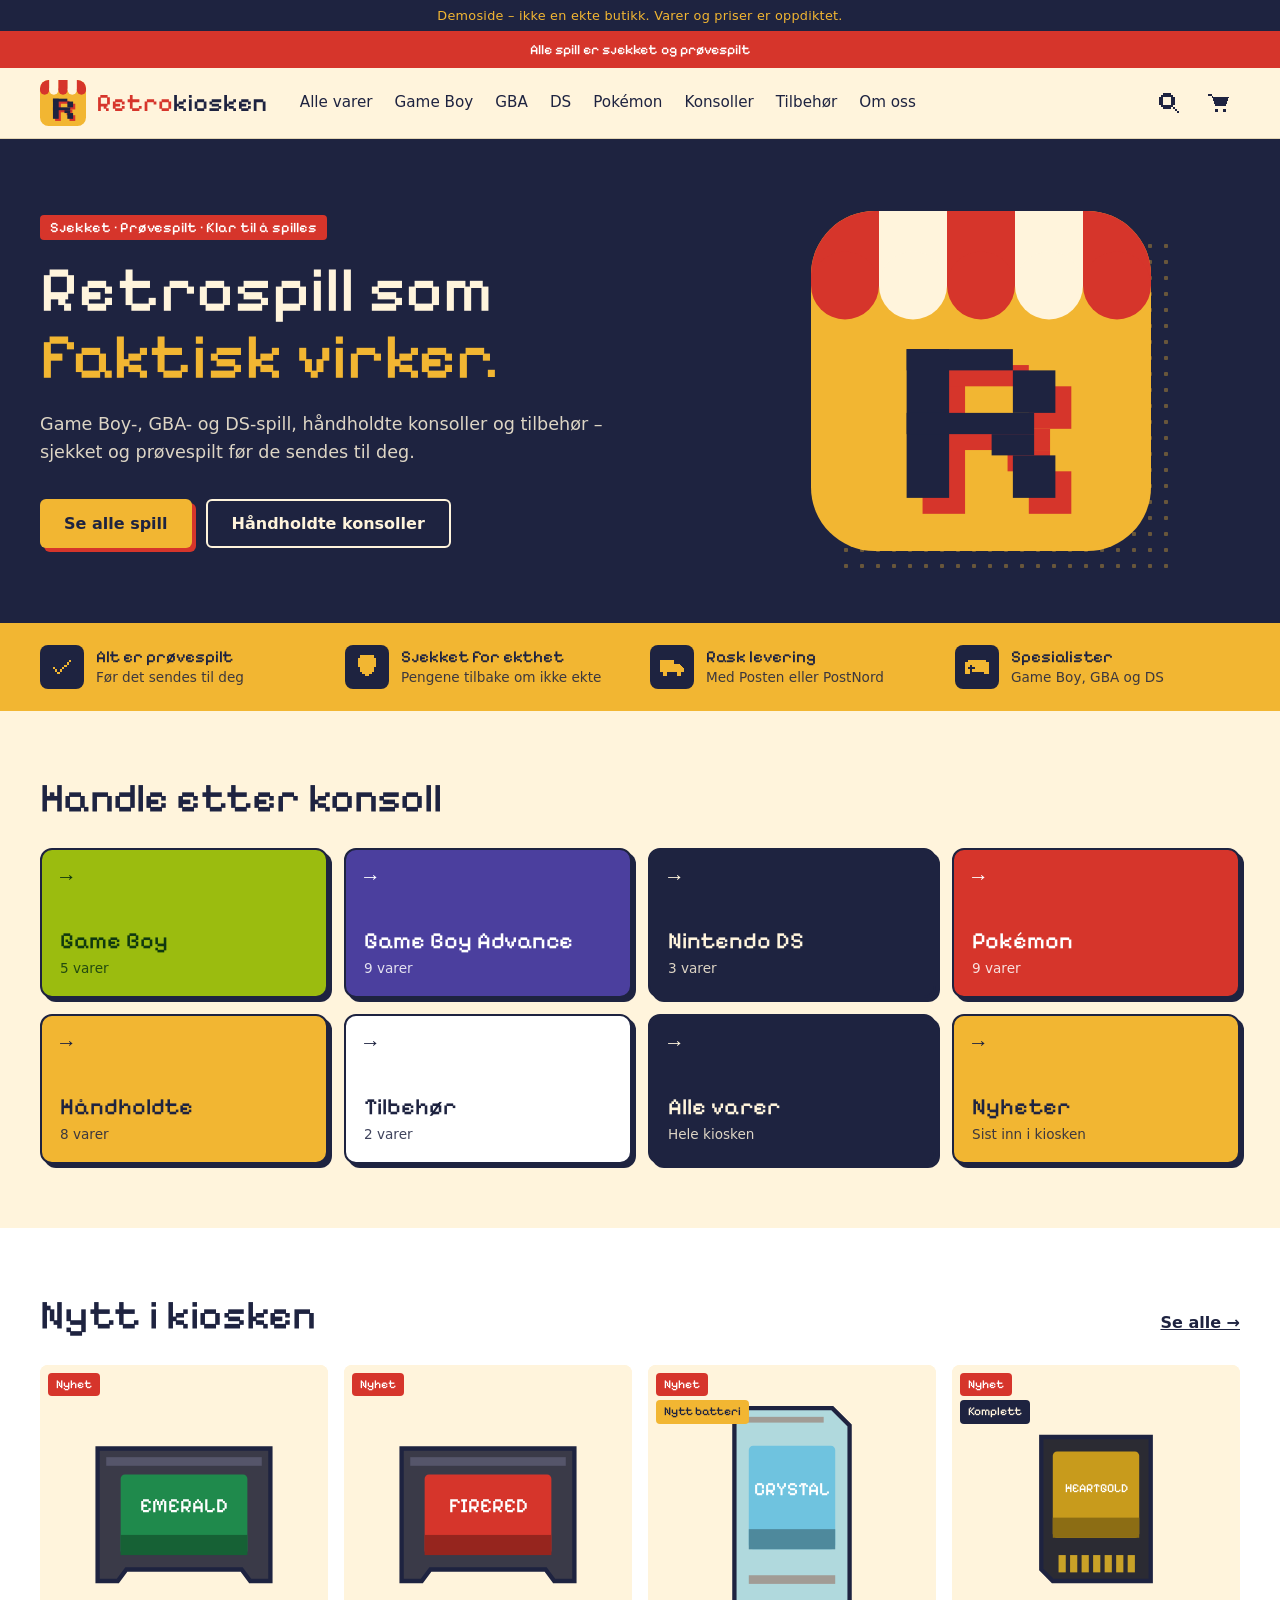
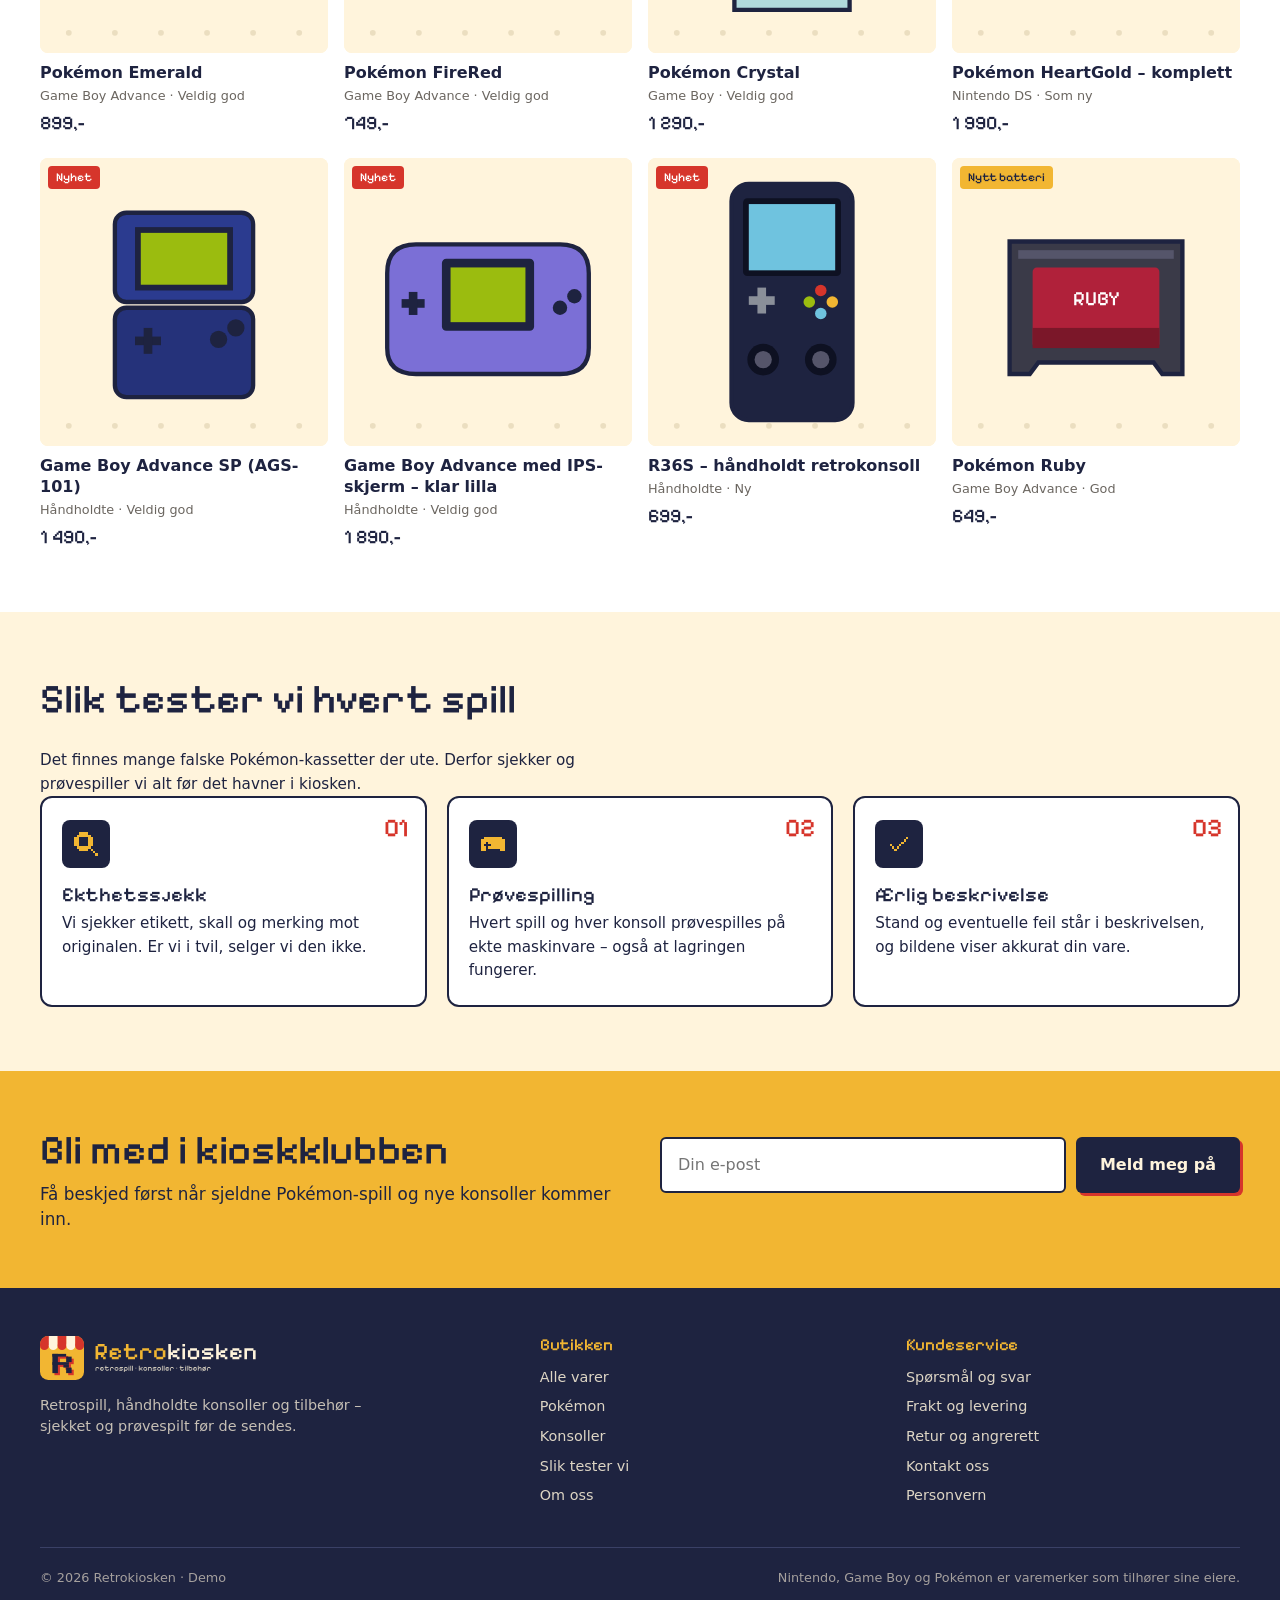
==== commit 3c2cf9ca: "Sjekket for ekthet med pengene-tilbake, nye håndholdte blant demovarene Co-Authored-By: Claude Opus " ====
--- a/index.html
+++ b/index.html
@@ -4,7 +4,7 @@
   <meta charset="utf-8">
   <meta name="viewport" content="width=device-width, initial-scale=1">
   <title>Retrokiosken – retrospill som faktisk virker (demo)</title>
-  <meta name="description" content="Demoside for Retrokiosken – originale Game Boy-, GBA- og DS-spill, testet og garantert ekte.">
+  <meta name="description" content="Demoside for Retrokiosken – Game Boy-, GBA- og DS-spill og håndholdte konsoller, sjekket og prøvespilt.">
   <meta name="robots" content="noindex">
   <meta property="og:title" content="Retrokiosken (demo)">
   <meta property="og:image" content="assets/deling.png">
@@ -21,9 +21,9 @@
     <section class="hero">
       <div class="wrap hero__inner">
         <div>
-          <p class="hero__etikett">Testet · Ekte · Klar til å spilles</p>
+          <p class="hero__etikett">Sjekket · Prøvespilt · Klar til å spilles</p>
           <h1>Retrospill som <span>faktisk virker.</span></h1>
-          <p class="hero__tekst">Originale Game Boy-, GBA- og DS-spill – sjekket for ekthet og prøvespilt før de sendes til deg.</p>
+          <p class="hero__tekst">Game Boy-, GBA- og DS-spill, håndholdte konsoller og tilbehør – sjekket og prøvespilt før de sendes til deg.</p>
           <div class="hero__knapper">
             <a class="knapp knapp--gul" href="spill.html">Se alle spill</a>
             <a class="knapp knapp--kontur" href="spill.html?k=konsoll">Håndholdte konsoller</a>
@@ -38,7 +38,7 @@
     <section class="fordeler" aria-label="Hvorfor handle hos oss">
       <ul class="wrap">
         <li><span data-ikon="check"></span><span><strong>Alt er prøvespilt</strong><small>Før det sendes til deg</small></span></li>
-        <li><span data-ikon="shield"></span><span><strong>Garantert ekte</strong><small>Ingen kopier eller repro</small></span></li>
+        <li><span data-ikon="shield"></span><span><strong>Sjekket for ekthet</strong><small>Pengene tilbake om ikke ekte</small></span></li>
         <li><span data-ikon="truck"></span><span><strong>Rask levering</strong><small>Med Posten eller PostNord</small></span></li>
         <li><span data-ikon="gamepad"></span><span><strong>Spesialister</strong><small>Game Boy, GBA og DS</small></span></li>
       </ul>
